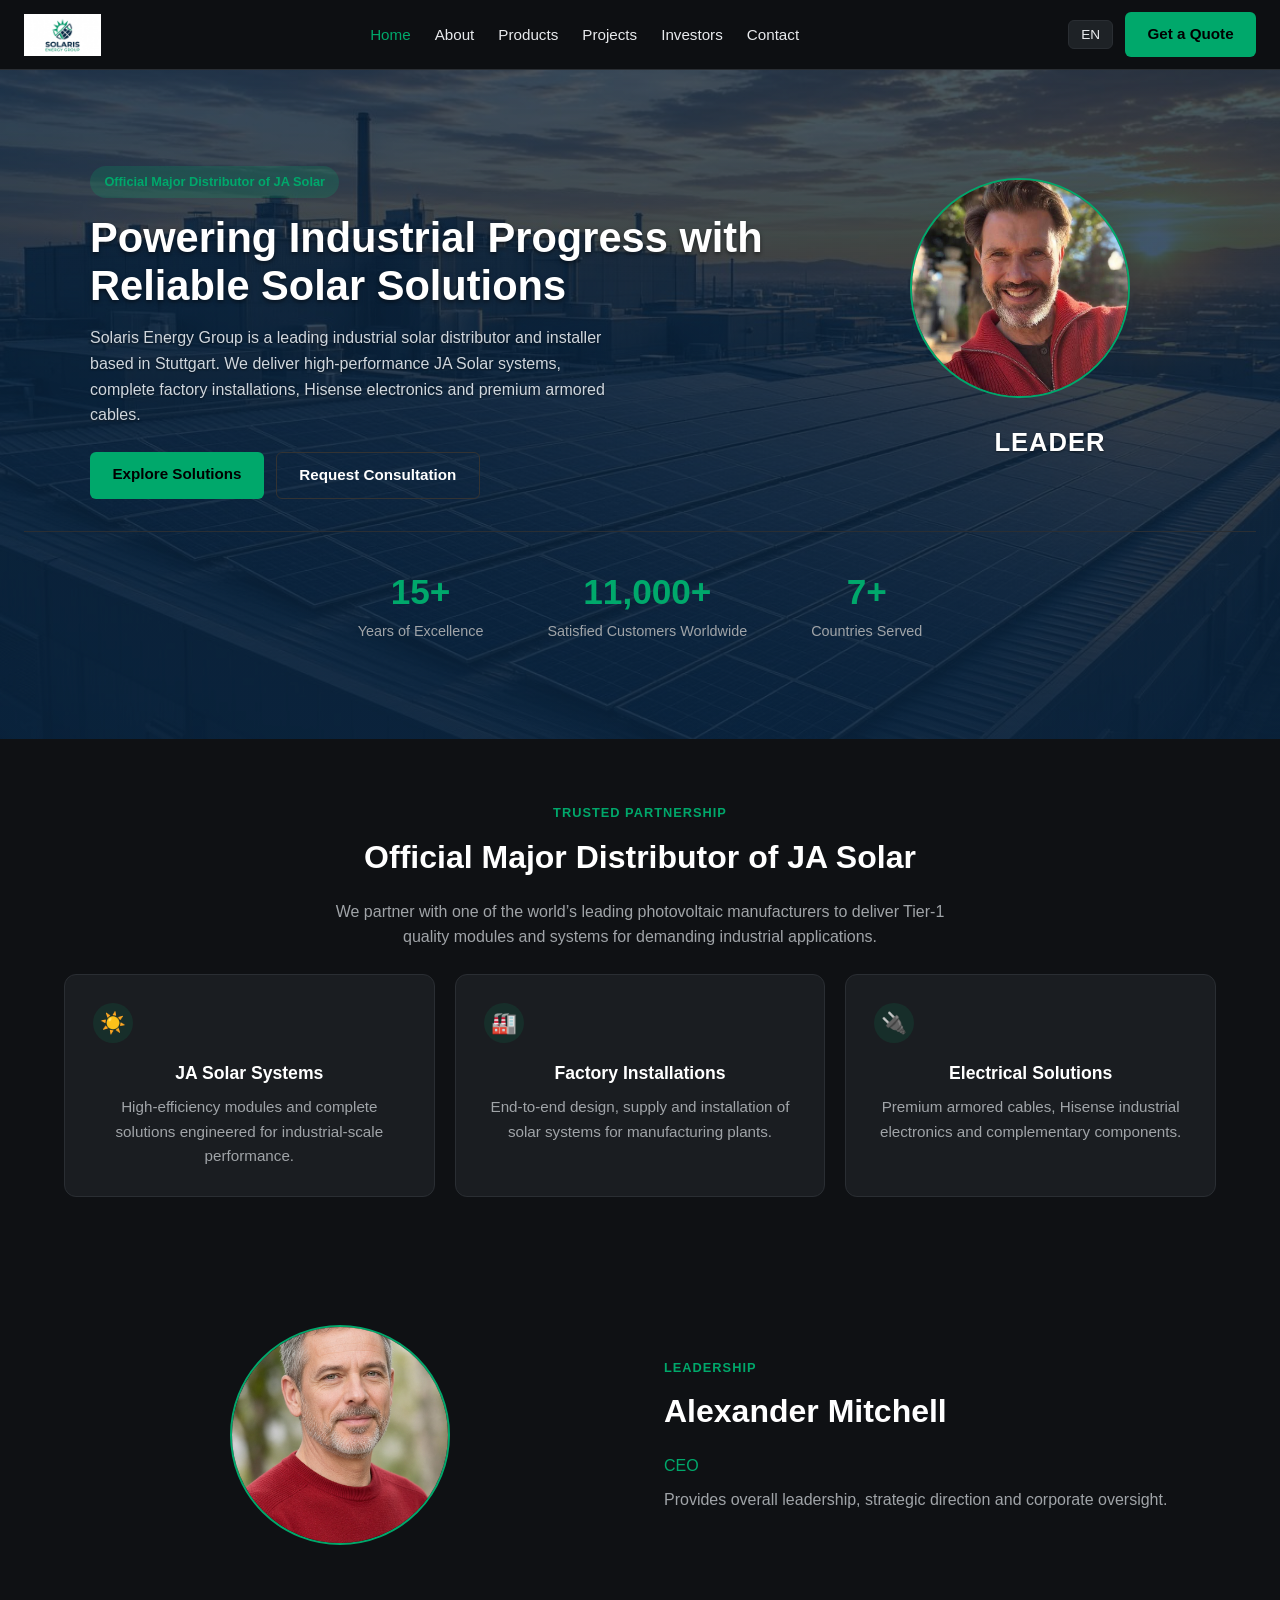
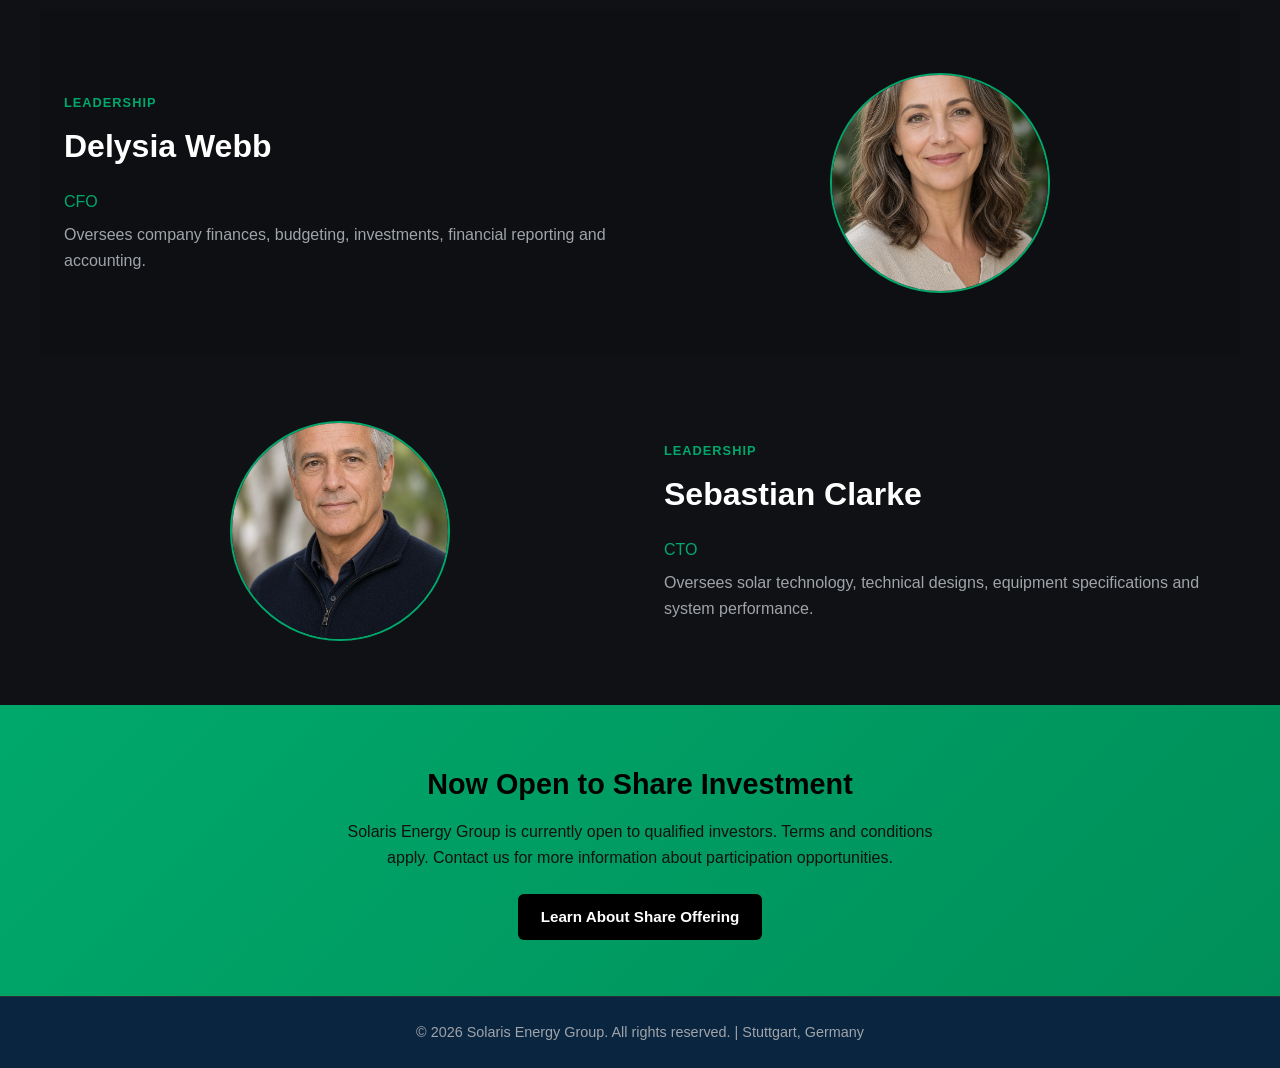
==== index.html @ 9c28e958 "Make featured leader photo permanent" ====
<!DOCTYPE html>
<html lang="en">
<head>
  <meta charset="UTF-8">
  <meta name="viewport" content="width=device-width, initial-scale=1.0">
  <title>Solaris Energy Group | Industrial Solar Solutions – Stuttgart</title>
  <link rel="stylesheet" href="css/style.css">
</head>
<body>
  <header>
    <nav>
      <a href="index.html" class="logo">
        <img src="1794342197899.jpg" alt="Solaris Energy Group" style="height:42px; width:auto;">
      </a>
      <button class="burger" aria-label="Menu" id="burgerBtn">☰</button>
      <ul id="navMenu">
        <li><a href="index.html" class="active">Home</a></li>
        <li><a href="about.html">About</a></li>
        <li><a href="products.html">Products</a></li>
        <li><a href="projects.html">Projects</a></li>
        <li><a href="investors.html">Investors</a></li>
        <li><a href="contact.html">Contact</a></li>
      </ul>
      <div class="nav-actions">
        <button class="lang-btn">EN</button>
        <a href="contact.html" class="btn">Get a Quote</a>
      </div>
    </nav>
  </header>

  <section class="hero">
    <div class="hero-inner">
      <div>
        <span class="badge">Official Major Distributor of JA Solar</span>
        <h1>Powering Industrial Progress with Reliable Solar Solutions</h1>
        <p>Solaris Energy Group is a leading industrial solar distributor and installer based in Stuttgart. We deliver high-performance JA Solar systems, complete factory installations, Hisense electronics and premium armored cables.</p>
        <div class="hero-btns">
          <a href="products.html" class="btn">Explore Solutions</a>
          <a href="contact.html" class="btn btn-outline">Request Consultation</a>
        </div>
      </div>
      <div>
        <img src="featured-leader.jpg" alt="Featured Leader" style="width:220px; height:220px; object-fit:cover; border-radius:50%; border:2px solid var(--emerald);">
        <p style="text-align:center; margin-top:1rem; color:var(--white); font-size:1.6rem; font-weight:700; letter-spacing:1px;"><strong>LEADER</strong></p>
      </div>
    </div>
    <div class="stats">
      <div><div class="stat-number">15+</div><div class="stat-label">Years of Excellence</div></div>
      <div><div class="stat-number">11,000+</div><div class="stat-label">Satisfied Customers Worldwide</div></div>
      <div><div class="stat-number">7+</div><div class="stat-label">Countries Served</div></div>
    </div>
  </section>

  <section class="section" style="text-align:center;">
    <div class="section-label">Trusted Partnership</div>
    <h2>Official Major Distributor of JA Solar</h2>
    <p style="color:var(--text-muted); max-width:650px; margin:0 auto 1.5rem;">We partner with one of the world’s leading photovoltaic manufacturers to deliver Tier-1 quality modules and systems for demanding industrial applications.</p>
    <div class="cards">
      <div class="card"><div class="icon">☀️</div><h3>JA Solar Systems</h3><p>High-efficiency modules and complete solutions engineered for industrial-scale performance.</p></div>
      <div class="card"><div class="icon">🏭</div><h3>Factory Installations</h3><p>End-to-end design, supply and installation of solar systems for manufacturing plants.</p></div>
      <div class="card"><div class="icon">🔌</div><h3>Electrical Solutions</h3><p>Premium armored cables, Hisense industrial electronics and complementary components.</p></div>
    </div>
  </section>

  <!-- Leadership Section 1 -->
  <section class="section" style="display:grid; grid-template-columns:1fr 1fr; gap:3rem; align-items:center;">
    <img src="leader-mature1.jpg" alt="Leadership" style="width:220px; height:220px; object-fit:cover; border-radius:50%; border:2px solid var(--emerald); margin:0 auto;">
    <div>
      <div class="section-label">LEADERSHIP</div>
      <h2>Alexander Mitchell</h2>
      <p style="color:var(--emerald); margin-bottom:0.5rem;">CEO</p>
      <p style="color:var(--text-muted);">Provides overall leadership, strategic direction and corporate oversight.</p>
    </div>
  </section>

  <!-- Leadership Section 2 -->
  <section class="section" style="display:grid; grid-template-columns:1fr 1fr; gap:3rem; align-items:center; background:#0d0f12;">
    <div>
      <div class="section-label">LEADERSHIP</div>
      <h2>Delysia Webb</h2>
      <p style="color:var(--emerald); margin-bottom:0.5rem;">CFO</p>
      <p style="color:var(--text-muted);">Oversees company finances, budgeting, investments, financial reporting and accounting.</p>
    </div>
    <img src="leader-mature2.jpg" alt="Leadership" style="width:220px; height:220px; object-fit:cover; border-radius:50%; border:2px solid var(--emerald); margin:0 auto;">
  </section>

  <!-- Leadership Section 3 -->
  <section class="section" style="display:grid; grid-template-columns:1fr 1fr; gap:3rem; align-items:center;">
    <img src="leader-mature3.jpg" alt="Leadership" style="width:220px; height:220px; object-fit:cover; border-radius:50%; border:2px solid var(--emerald); margin:0 auto;">
    <div>
      <div class="section-label">LEADERSHIP</div>
      <h2>Sebastian Clarke</h2>
      <p style="color:var(--emerald); margin-bottom:0.5rem;">CTO</p>
      <p style="color:var(--text-muted);">Oversees solar technology, technical designs, equipment specifications and system performance.</p>
    </div>
  </section>

  <section class="invest-banner">
    <h2>Now Open to Share Investment</h2>
    <p>Solaris Energy Group is currently open to qualified investors. Terms and conditions apply. Contact us for more information about participation opportunities.</p>
    <a href="investors.html" class="btn" style="background:#000; color:#fff;">Learn About Share Offering</a>
  </section>

  <footer>
    <p>&copy; 2026 Solaris Energy Group. All rights reserved. | Stuttgart, Germany</p>
  </footer>

  <script>
    const burgerBtn = document.getElementById('burgerBtn');
    const navMenu = document.getElementById('navMenu');

    burgerBtn.addEventListener('click', () => {
      navMenu.classList.toggle('open');
      burgerBtn.textContent = navMenu.classList.contains('open') ? '✕' : '☰';
    });

    document.querySelectorAll('#navMenu a').forEach(a => {
      a.addEventListener('click', () => {
        navMenu.classList.remove('open');
        burgerBtn.textContent = '☰';
      });
    });
  </script>
</body>
</html>
---- css/style.css ----
/* Solaris Energy Group – Dark Professional Theme with Brand Colors */
:root {
  --bg: #0f1114;
  --bg-card: #1a1d21;
  --navy: #0A2540;
  --navy-dark: #061a2e;
  --emerald: #00A86B;
  --emerald-bright: #00c853;
  --white: #ffffff;
  --text: #e8eaed;
  --text-muted: #a0a4a8;
  --border: #2a2e33;
}

* { margin: 0; padding: 0; box-sizing: border-box; }

body {
  font-family: -apple-system, BlinkMacSystemFont, "Segoe UI", Roboto, Helvetica, Arial, sans-serif;
  background: var(--bg);
  color: var(--text);
  line-height: 1.6;
}

header {
  background: #0d0f12;
  border-bottom: 1px solid var(--border);
  position: sticky;
  top: 0;
  z-index: 100;
  padding: 0.75rem 0;
}

nav {
  max-width: 1280px;
  margin: 0 auto;
  display: flex;
  align-items: center;
  justify-content: space-between;
  padding: 0 1.5rem;
  gap: 1rem;
  position: relative;
}

.logo {
  display: flex;
  align-items: center;
  gap: 0.6rem;
  font-weight: 700;
  font-size: 0.95rem;
  letter-spacing: 0.3px;
  text-decoration: none;
  color: var(--white);
}

.logo-badge {
  background: var(--emerald);
  color: #000;
  width: 36px;
  height: 36px;
  border-radius: 8px;
  display: flex;
  align-items: center;
  justify-content: center;
  font-weight: 800;
  font-size: 1.2rem;
  flex-shrink: 0;
}

.logo-text { line-height: 1.2; }
.logo-text span { color: var(--emerald); font-size: 0.75rem; display: block; }

.burger {
  display: none;
  background: none;
  border: none;
  color: var(--emerald);
  font-size: 1.8rem;
  cursor: pointer;
  padding: 0.25rem;
}

nav ul {
  display: flex;
  list-style: none;
  gap: 1.5rem;
  align-items: center;
}

nav a {
  color: var(--text);
  text-decoration: none;
  font-size: 0.95rem;
  font-weight: 500;
}

nav a:hover, nav a.active { color: var(--emerald); }

.nav-actions { display: flex; align-items: center; gap: 0.75rem; }

.lang-btn {
  background: #1e2226;
  color: var(--text);
  border: 1px solid var(--border);
  padding: 0.4rem 0.75rem;
  border-radius: 6px;
  font-size: 0.85rem;
  cursor: pointer;
}

.btn {
  display: inline-block;
  background: var(--emerald);
  color: #000;
  padding: 0.65rem 1.4rem;
  border-radius: 6px;
  text-decoration: none;
  font-weight: 600;
  font-size: 0.95rem;
  border: none;
  cursor: pointer;
}

.btn:hover { background: var(--emerald-bright); }

.btn-outline {
  background: transparent;
  color: var(--white);
  border: 1px solid #333;
}

.hero {
  background: linear-gradient(rgba(10, 37, 64, 0.75), rgba(10, 37, 64, 0.85)), url('../1000163842.jpg') center/cover no-repeat;
  padding: 6rem 1.5rem 4rem;
  text-align: center;
  position: relative;
}

.hero-inner {
  max-width: 1100px;
  margin: 0 auto;
  display: grid;
  grid-template-columns: 1fr 280px;
  gap: 2rem;
  align-items: center;
  text-align: left;
  position: relative;
  z-index: 1;
}

.badge {
  display: inline-block;
  background: rgba(0, 168, 107, 0.2);
  color: var(--emerald);
  padding: 0.35rem 0.9rem;
  border-radius: 20px;
  font-size: 0.8rem;
  font-weight: 600;
  margin-bottom: 1rem;
}

.hero h1 {
  font-size: 2.6rem;
  line-height: 1.15;
  margin-bottom: 1rem;
  color: var(--white);
  text-shadow: 0 2px 4px rgba(0,0,0,0.5);
}

.hero p { color: #d0d7de; margin-bottom: 1.5rem; max-width: 520px; text-shadow: 0 1px 2px rgba(0,0,0,0.5); }

.hero-btns { display: flex; gap: 0.75rem; flex-wrap: wrap; }

.photo-placeholder {
  width: 220px;
  height: 220px;
  border: 2px solid var(--emerald);
  border-radius: 50%;
  display: flex;
  align-items: center;
  justify-content: center;
  color: var(--text-muted);
  margin: 0 auto;
  background: rgba(0,0,0,0.3);
}

.team-photo {
  width: 100%;
  max-width: 800px;
  border-radius: 12px;
  margin: 2rem auto;
  display: block;
  box-shadow: 0 8px 24px rgba(0,0,0,0.4);
}

.stats {
  display: flex;
  justify-content: center;
  gap: 4rem;
  padding: 2rem 1rem;
  border-top: 1px solid var(--border);
  margin-top: 2rem;
}

.stat-number { font-size: 2.2rem; font-weight: 700; color: var(--emerald); }
.stat-label { font-size: 0.9rem; color: var(--text-muted); }

.section {
  max-width: 1200px;
  margin: 0 auto;
  padding: 4rem 1.5rem;
}

.section-label {
  color: var(--emerald);
  font-size: 0.8rem;
  font-weight: 600;
  letter-spacing: 1px;
  text-transform: uppercase;
  margin-bottom: 0.5rem;
}

.section h2, .section-title {
  font-size: 2rem;
  margin-bottom: 1rem;
  color: var(--white);
}

.cards {
  display: grid;
  grid-template-columns: repeat(auto-fit, minmax(280px, 1fr));
  gap: 1.25rem;
  margin-top: 1.5rem;
}

.card {
  background: var(--bg-card);
  border: 1px solid var(--border);
  border-radius: 12px;
  padding: 1.75rem;
}

.card h3 { color: var(--white); margin-bottom: 0.5rem; font-size: 1.1rem; }
.card p { color: var(--text-muted); font-size: 0.95rem; }

.card a {
  color: var(--emerald);
  text-decoration: none;
  font-weight: 500;
}

.card a:hover { text-decoration: underline; }

.icon {
  width: 40px;
  height: 40px;
  background: rgba(0, 168, 107, 0.12);
  border-radius: 50%;
  display: flex;
  align-items: center;
  justify-content: center;
  margin-bottom: 1rem;
  font-size: 1.3rem;
}

.pills { display: flex; gap: 0.6rem; flex-wrap: wrap; margin: 1.5rem 0; }
.pill {
  background: #1e3a5f;
  color: var(--text);
  padding: 0.4rem 1rem;
  border-radius: 20px;
  font-size: 0.85rem;
}

.invest-banner {
  background: linear-gradient(135deg, var(--emerald) 0%, #008f5a 100%);
  color: #000;
  text-align: center;
  padding: 3.5rem 1.5rem;
}

.invest-banner h2 { color: #000; font-size: 1.8rem; margin-bottom: 0.75rem; }
.invest-banner p { color: #111; max-width: 600px; margin: 0 auto 1.5rem; }

.join-section {
  text-align: center;
  padding: 3rem 1.5rem;
  max-width: 800px;
  margin: 2rem auto;
}

.join-section h2 { color: var(--white); margin-bottom: 1rem; }

footer {
  background: var(--navy);
  color: var(--text-muted);
  text-align: center;
  padding: 1.5rem;
  font-size: 0.9rem;
  border-top: 1px solid var(--border);
}

footer a { color: var(--emerald); text-decoration: none; }

@media (max-width: 900px) {
  .hero-inner { grid-template-columns: 1fr; text-align: center; }
  .hero p { margin-left: auto; margin-right: auto; }
  .hero-btns { justify-content: center; }
  .burger { display: block; }
  nav ul {
    display: none;
    position: absolute;
    top: 100%;
    left: 0;
    right: 0;
    background: #0d0f12;
    flex-direction: column;
    padding: 1rem 1.5rem 1.5rem;
    gap: 0.75rem;
    border-bottom: 1px solid var(--border);
    box-shadow: 0 4px 12px rgba(0,0,0,0.3);
  }
  nav ul.open { display: flex; }
  .stats { flex-direction: column; gap: 1.5rem; }
  .nav-actions { margin-left: auto; }
}

@media (max-width: 600px) {
  .hero h1 { font-size: 1.9rem; }
  nav { padding: 0 1rem; }
  .logo-text { font-size: 0.85rem; }
}
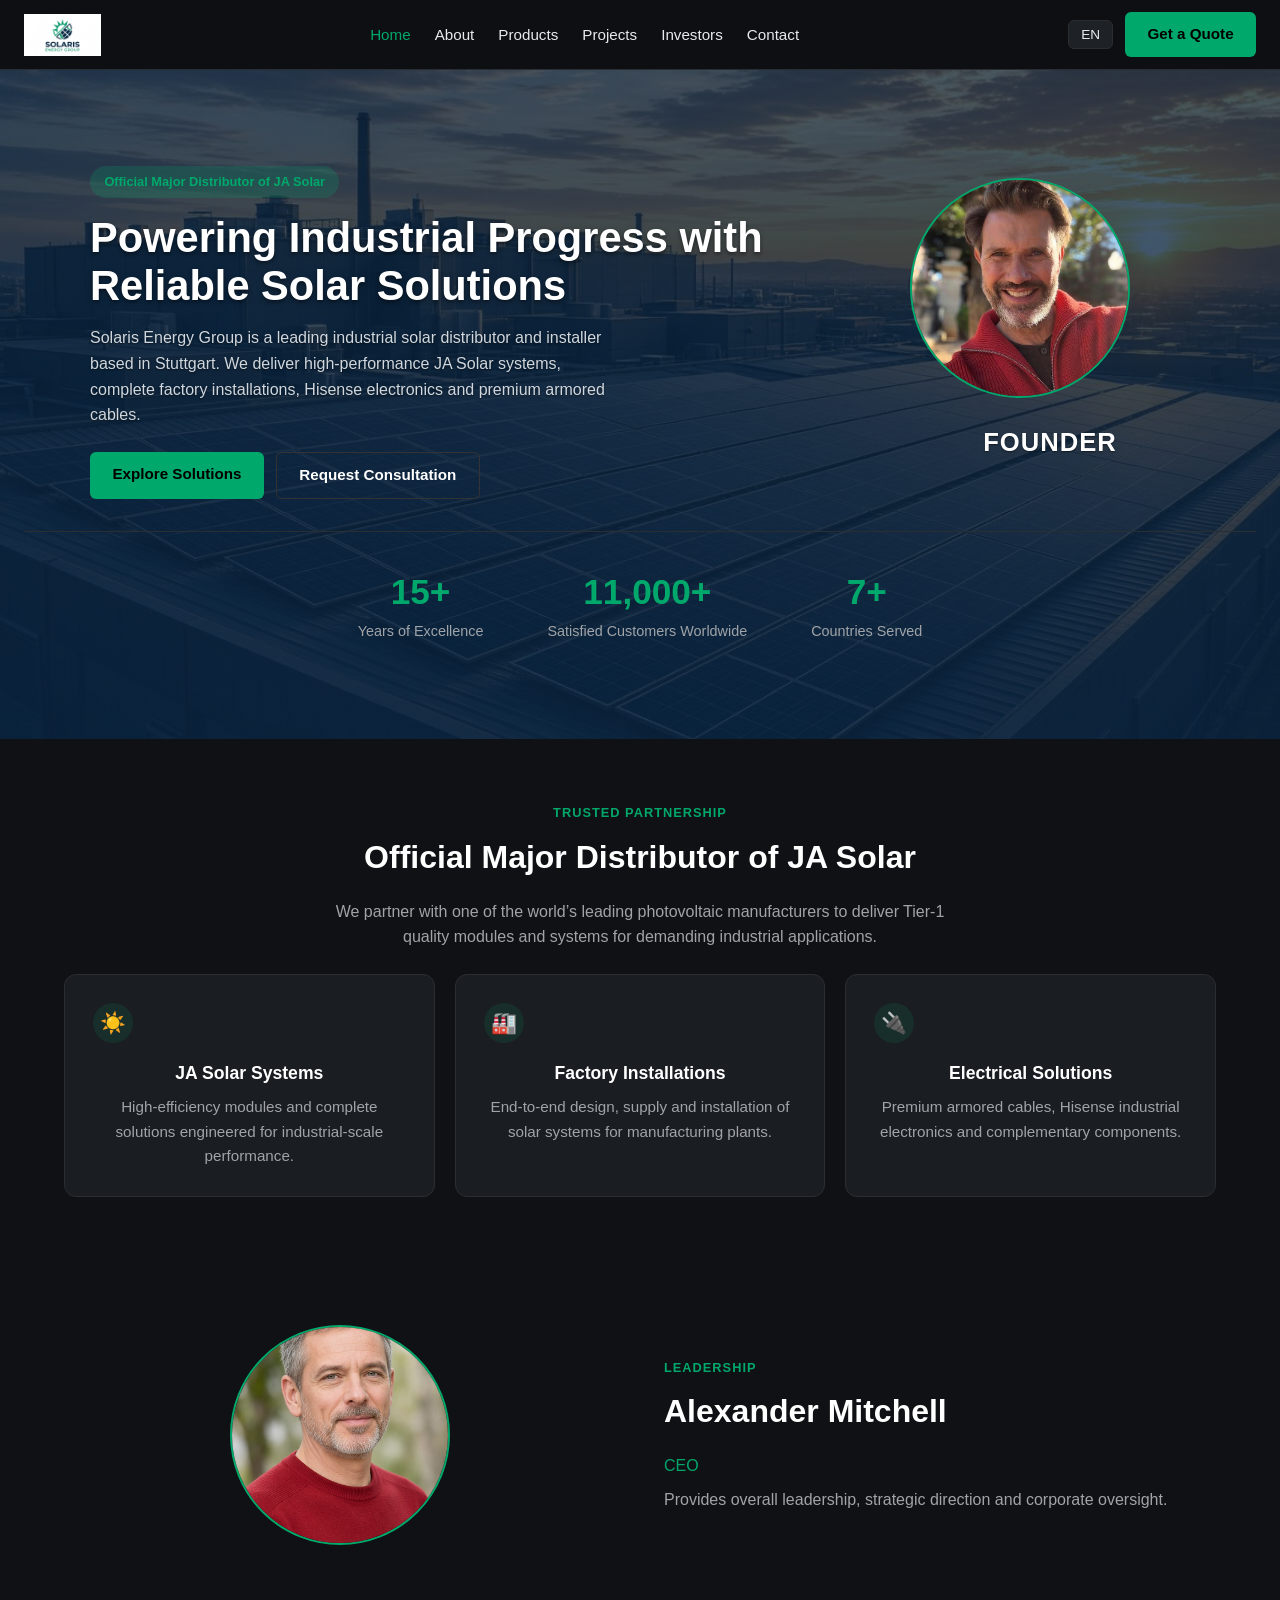
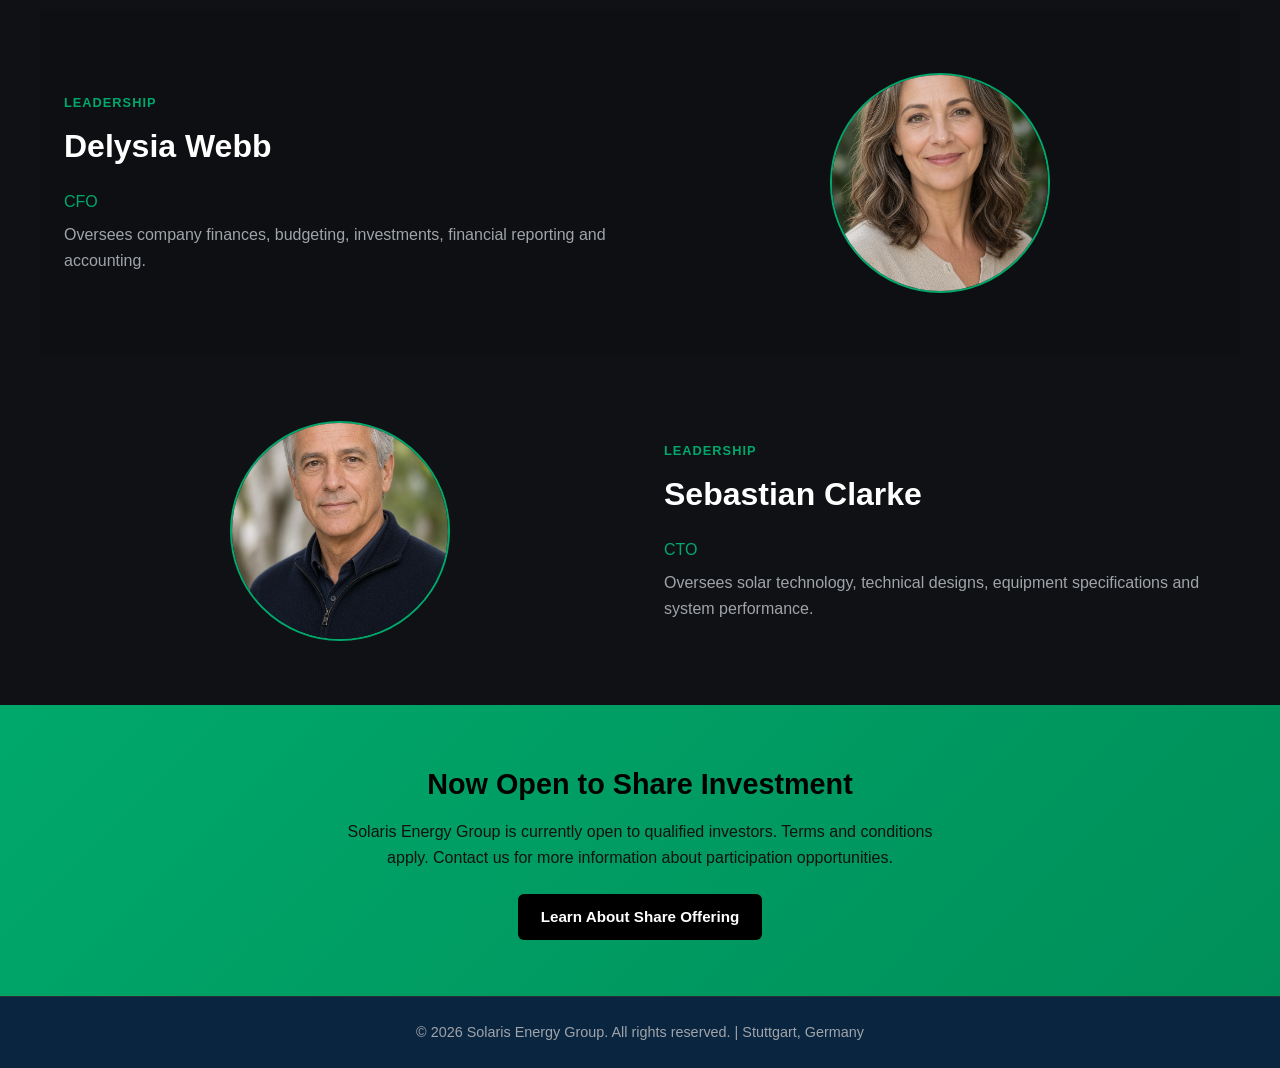
==== commit 60bdb3dd: "Change featured label to FOUNDER" ====
--- a/index.html
+++ b/index.html
@@ -40,8 +40,8 @@
         </div>
       </div>
       <div>
-        <img src="featured-leader.jpg" alt="Featured Leader" style="width:220px; height:220px; object-fit:cover; border-radius:50%; border:2px solid var(--emerald);">
-        <p style="text-align:center; margin-top:1rem; color:var(--white); font-size:1.6rem; font-weight:700; letter-spacing:1px;"><strong>LEADER</strong></p>
+        <img src="featured-leader.jpg" alt="Founder" style="width:220px; height:220px; object-fit:cover; border-radius:50%; border:2px solid var(--emerald);">
+        <p style="text-align:center; margin-top:1rem; color:var(--white); font-size:1.6rem; font-weight:700; letter-spacing:1px;"><strong>FOUNDER</strong></p>
       </div>
     </div>
     <div class="stats">
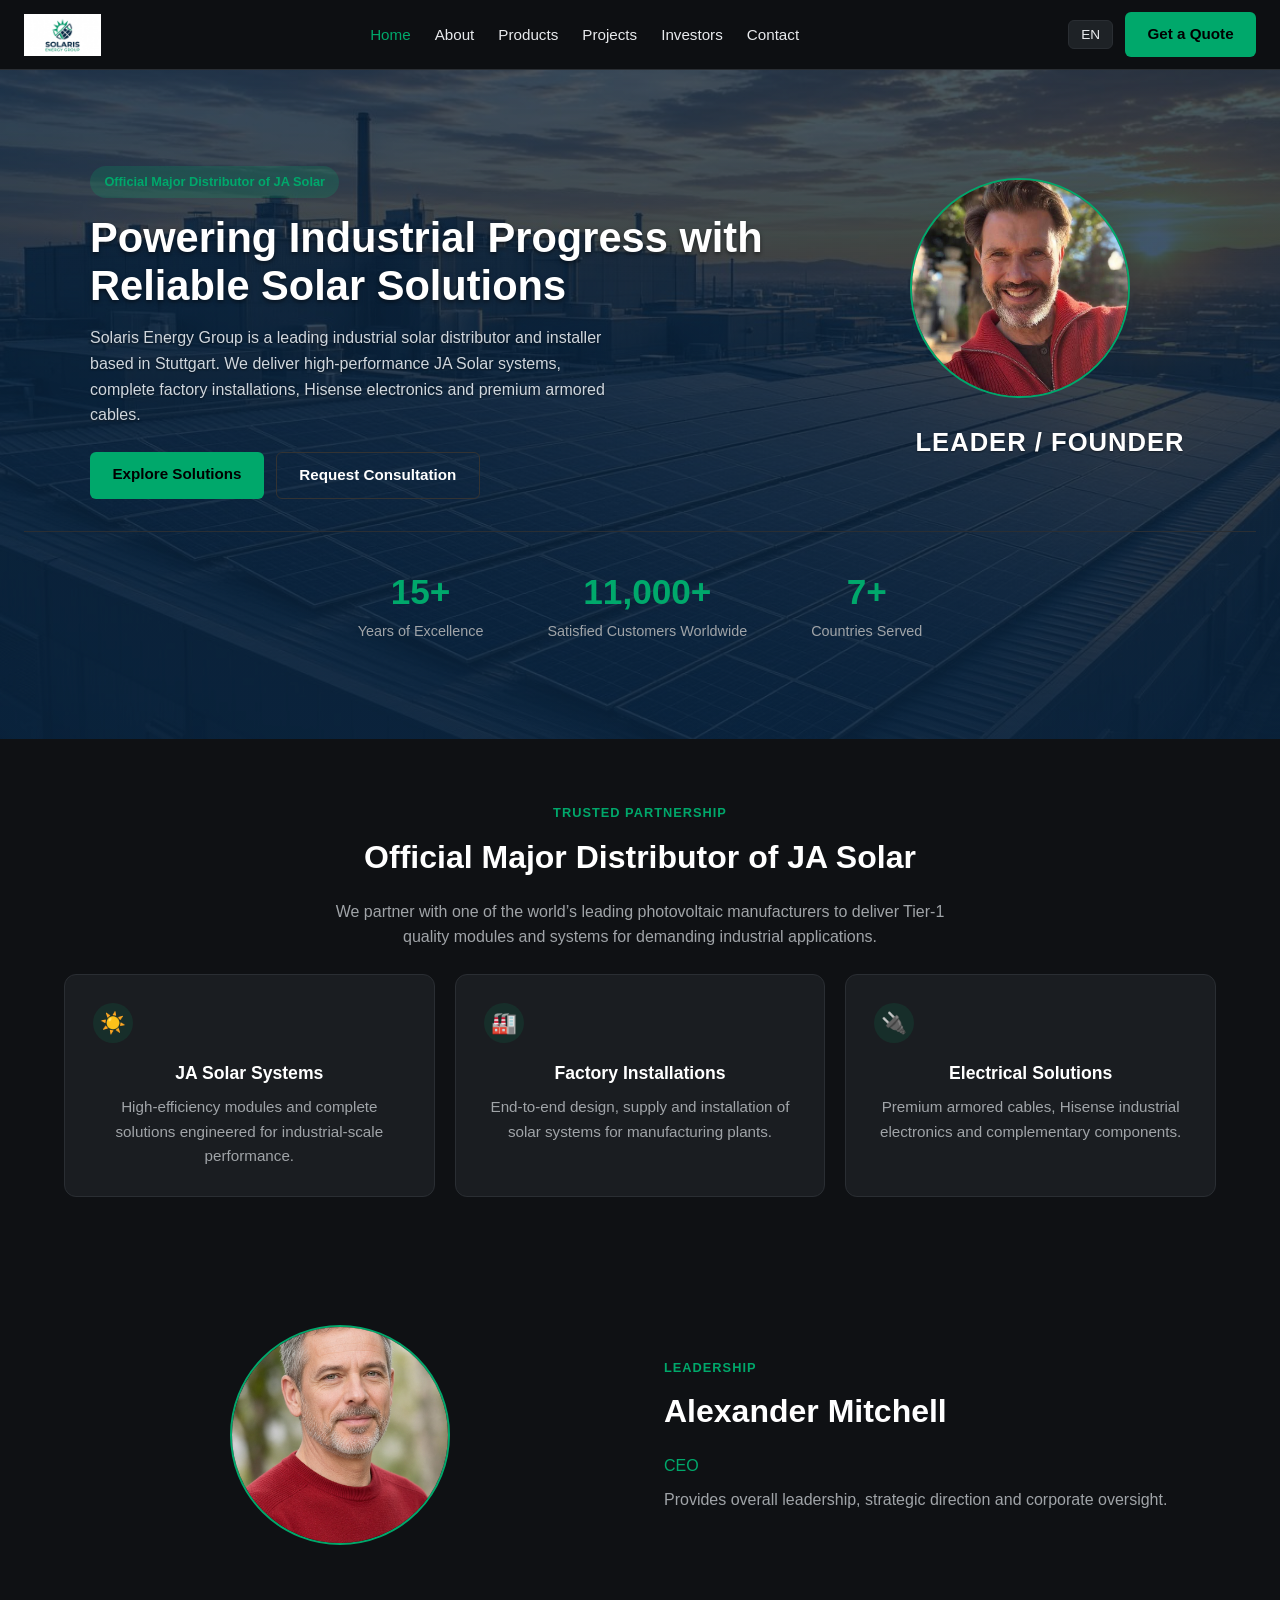
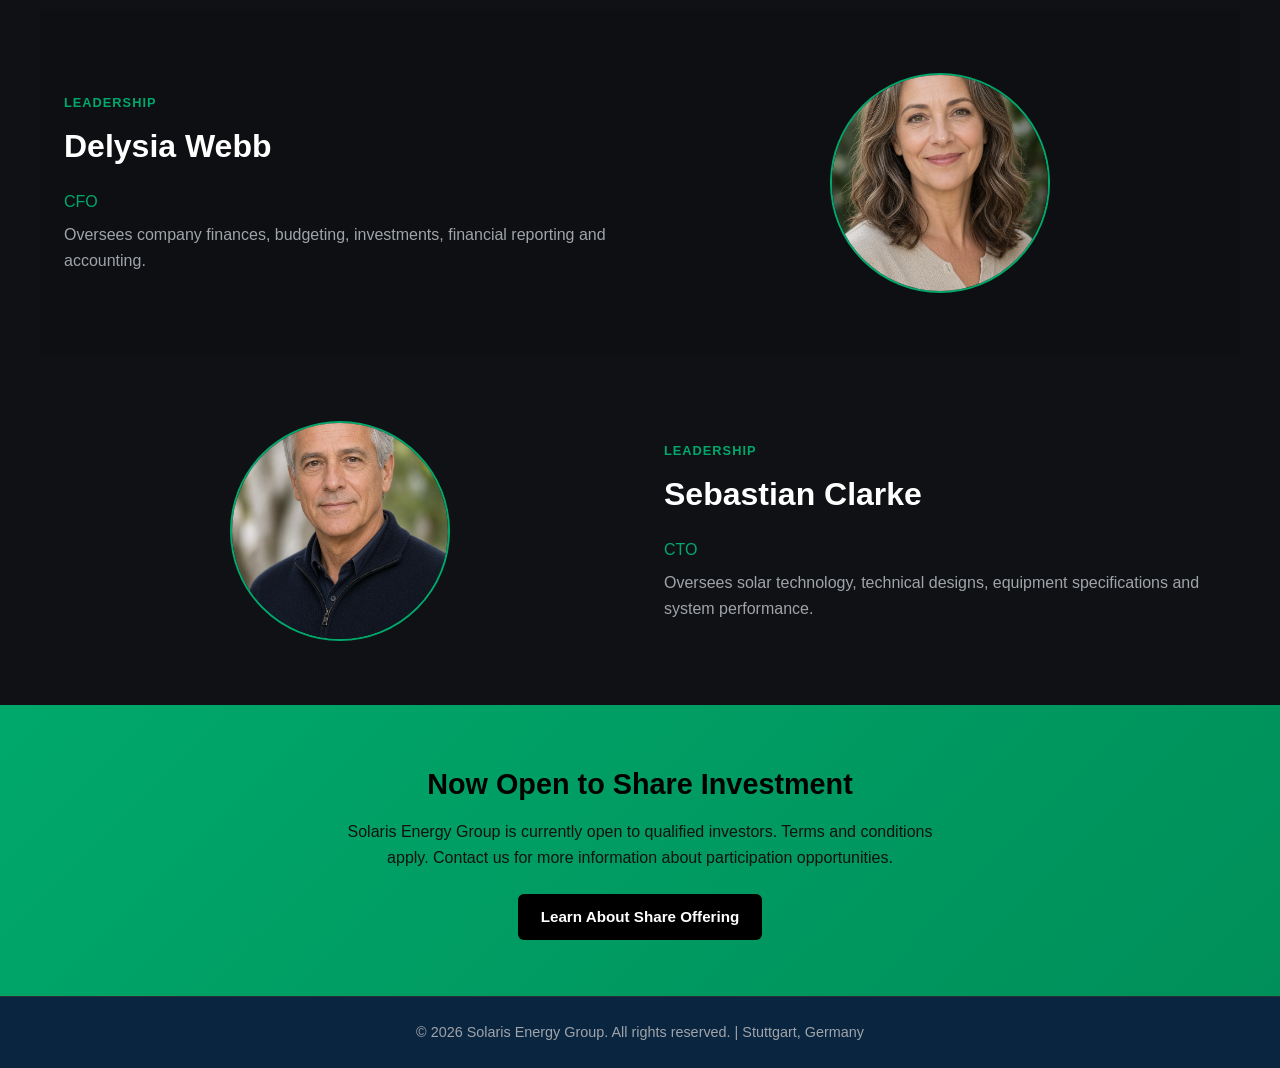
==== commit 5a7518d7: "Update featured label to LEADER / FOUNDER" ====
--- a/index.html
+++ b/index.html
@@ -40,8 +40,8 @@
         </div>
       </div>
       <div>
-        <img src="featured-leader.jpg" alt="Founder" style="width:220px; height:220px; object-fit:cover; border-radius:50%; border:2px solid var(--emerald);">
-        <p style="text-align:center; margin-top:1rem; color:var(--white); font-size:1.6rem; font-weight:700; letter-spacing:1px;"><strong>FOUNDER</strong></p>
+        <img src="featured-leader.jpg" alt="Featured Leader" style="width:220px; height:220px; object-fit:cover; border-radius:50%; border:2px solid var(--emerald);">
+        <p style="text-align:center; margin-top:1rem; color:var(--white); font-size:1.6rem; font-weight:700; letter-spacing:1px;"><strong>LEADER / FOUNDER</strong></p>
       </div>
     </div>
     <div class="stats">
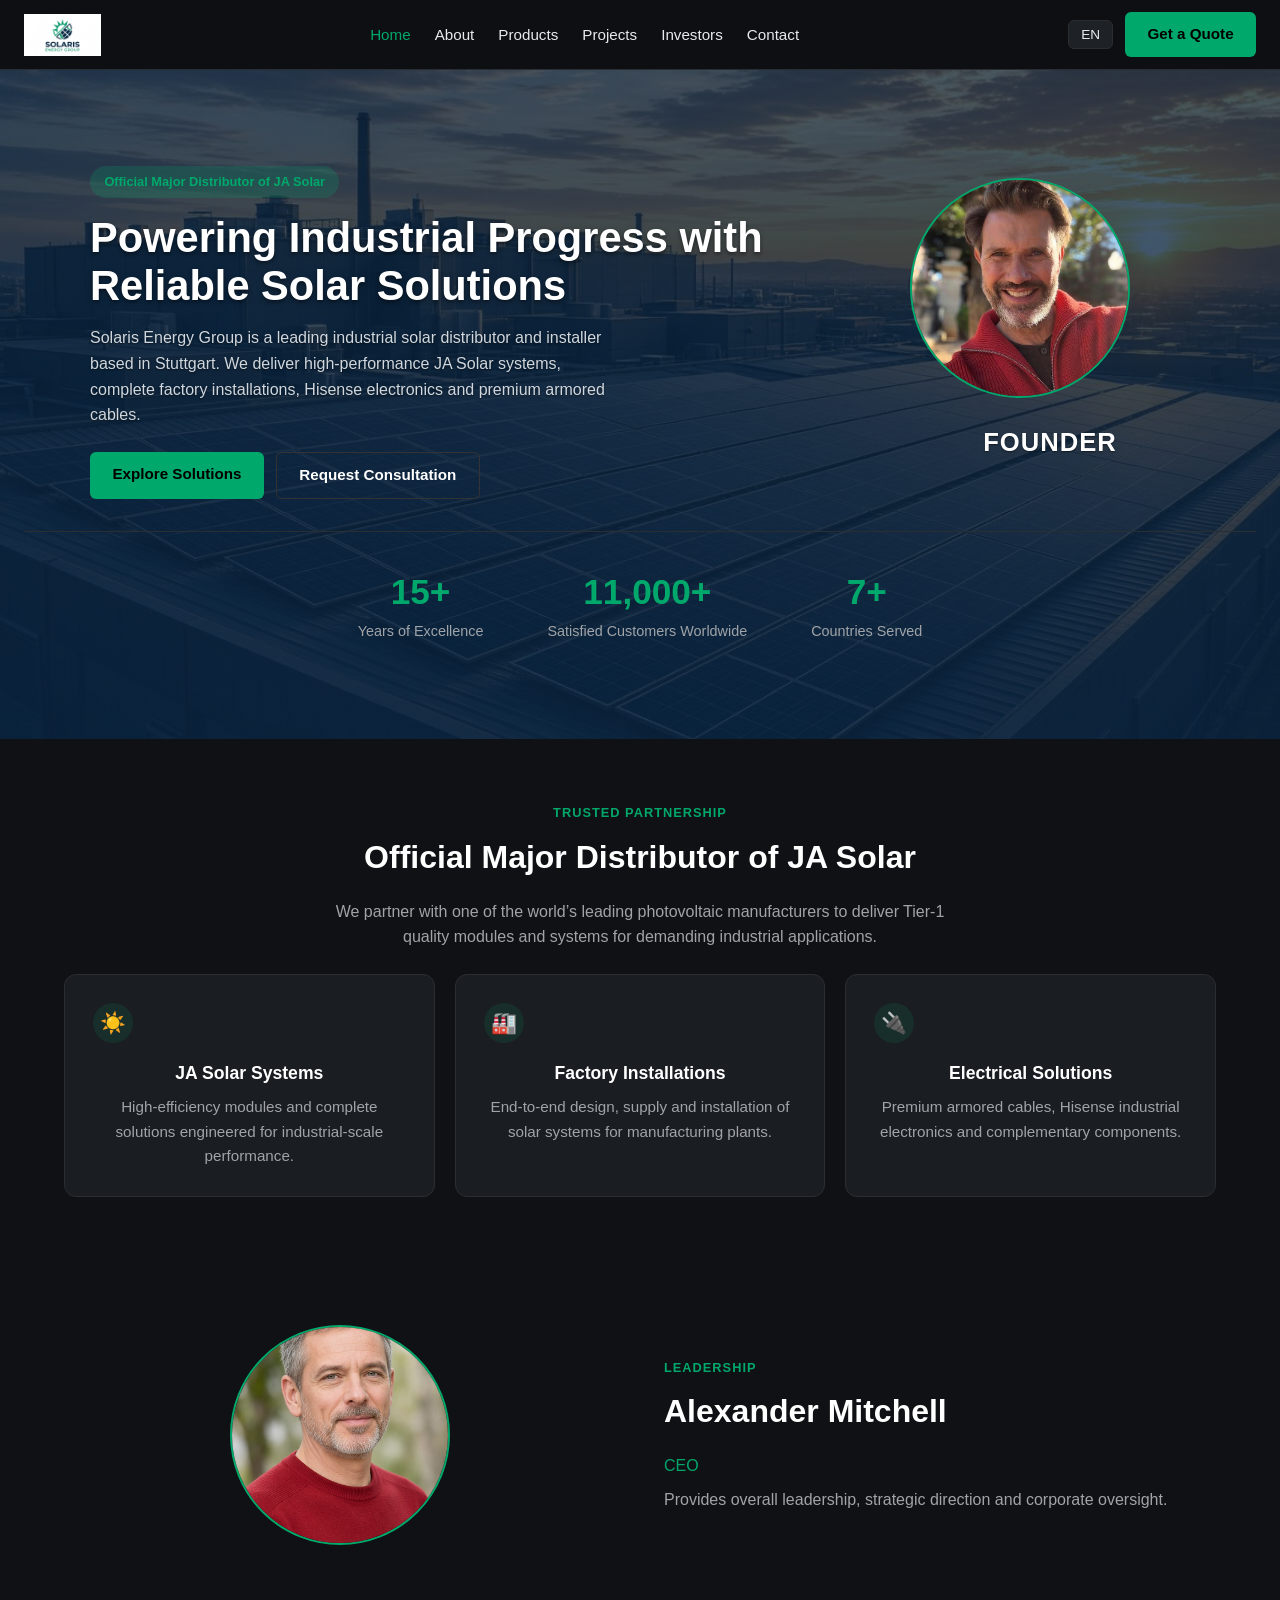
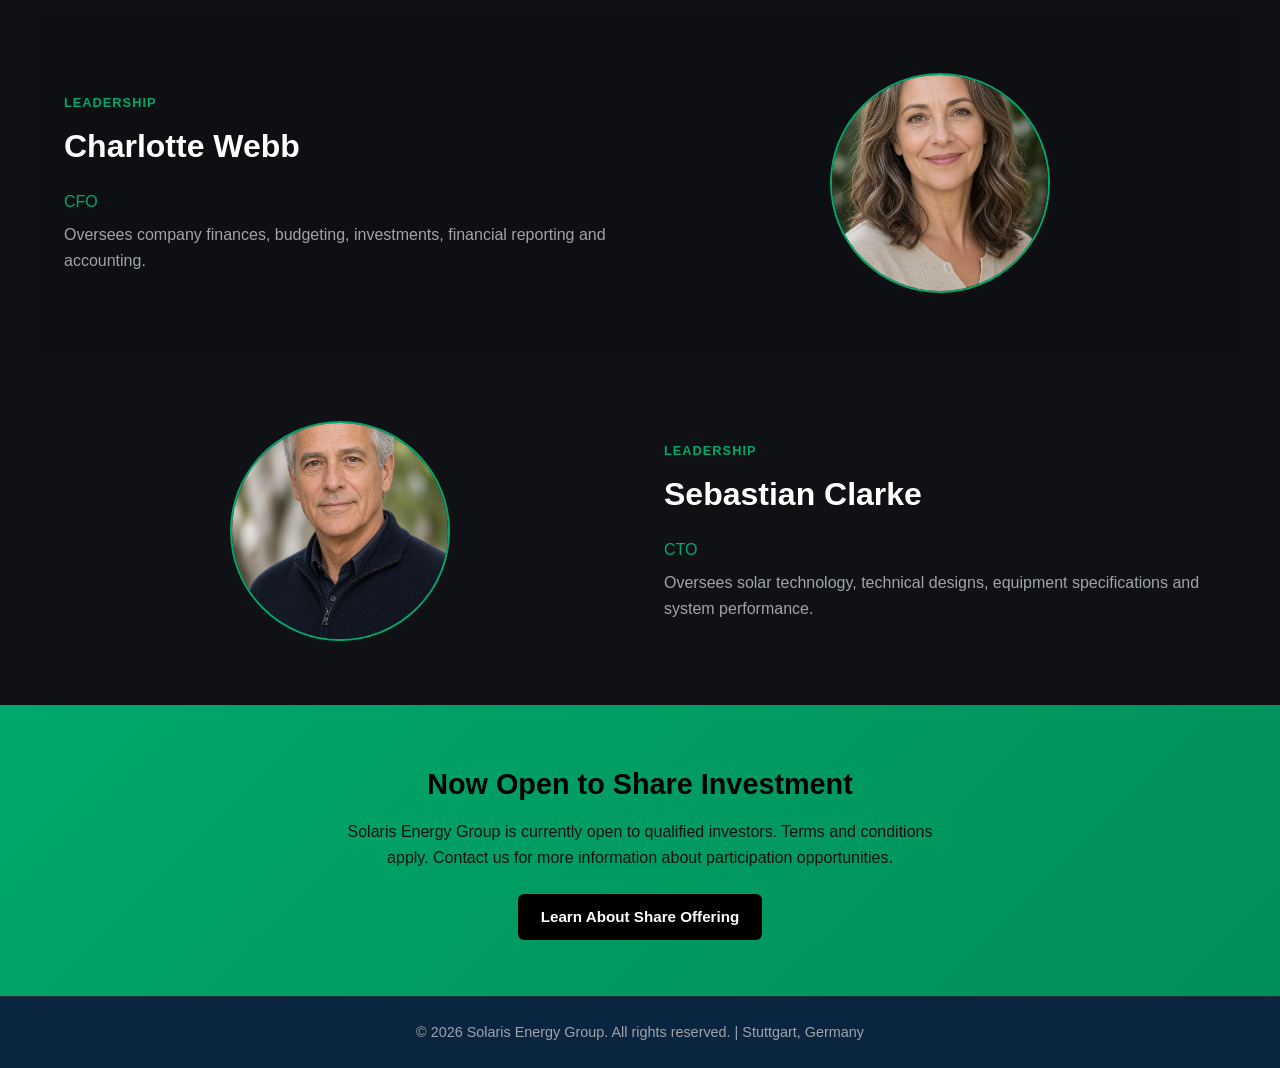
==== commit e6c6d8ac: "Change label to FOUNDER and swap Delysia/Charlotte roles" ====
--- a/index.html
+++ b/index.html
@@ -40,8 +40,8 @@
         </div>
       </div>
       <div>
-        <img src="featured-leader.jpg" alt="Featured Leader" style="width:220px; height:220px; object-fit:cover; border-radius:50%; border:2px solid var(--emerald);">
-        <p style="text-align:center; margin-top:1rem; color:var(--white); font-size:1.6rem; font-weight:700; letter-spacing:1px;"><strong>LEADER / FOUNDER</strong></p>
+        <img src="featured-leader.jpg" alt="Founder" style="width:220px; height:220px; object-fit:cover; border-radius:50%; border:2px solid var(--emerald);">
+        <p style="text-align:center; margin-top:1rem; color:var(--white); font-size:1.6rem; font-weight:700; letter-spacing:1px;"><strong>FOUNDER</strong></p>
       </div>
     </div>
     <div class="stats">
@@ -77,7 +77,7 @@
   <section class="section" style="display:grid; grid-template-columns:1fr 1fr; gap:3rem; align-items:center; background:#0d0f12;">
     <div>
       <div class="section-label">LEADERSHIP</div>
-      <h2>Delysia Webb</h2>
+      <h2>Charlotte Webb</h2>
       <p style="color:var(--emerald); margin-bottom:0.5rem;">CFO</p>
       <p style="color:var(--text-muted);">Oversees company finances, budgeting, investments, financial reporting and accounting.</p>
     </div>
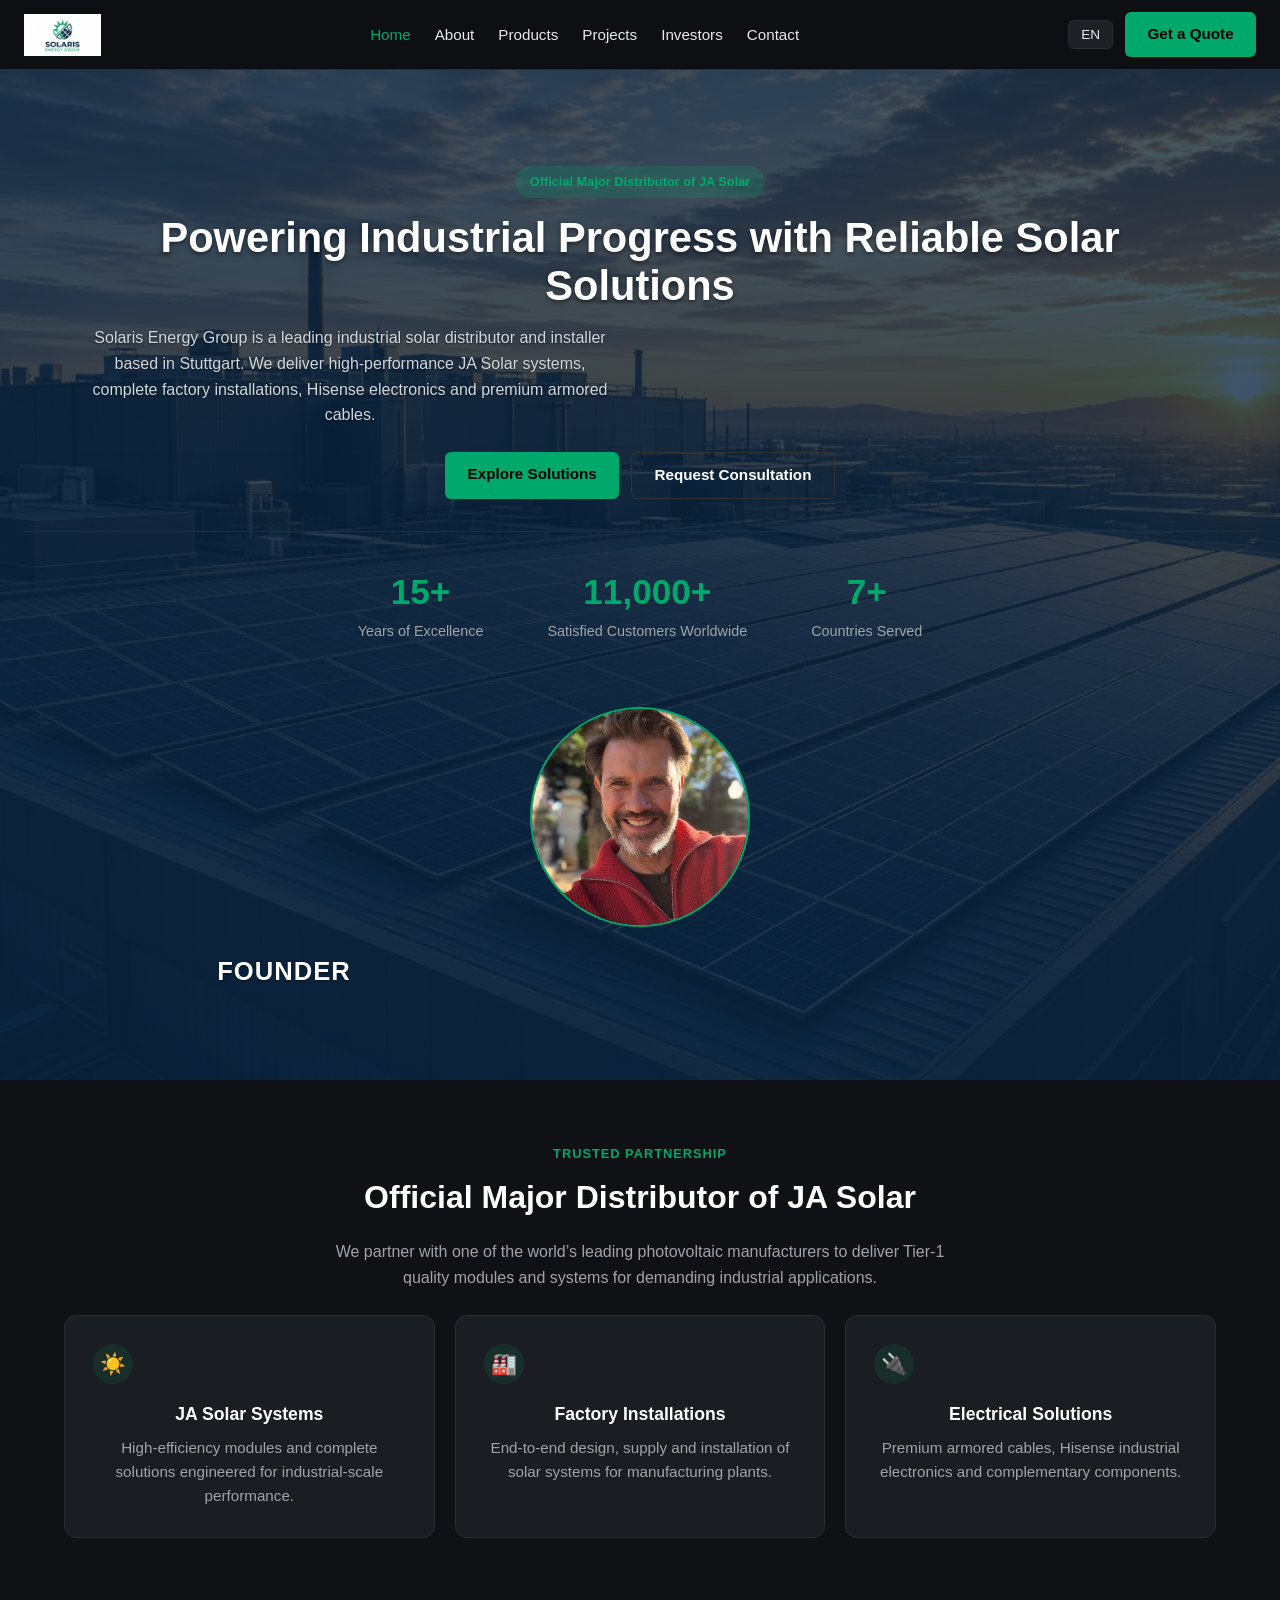
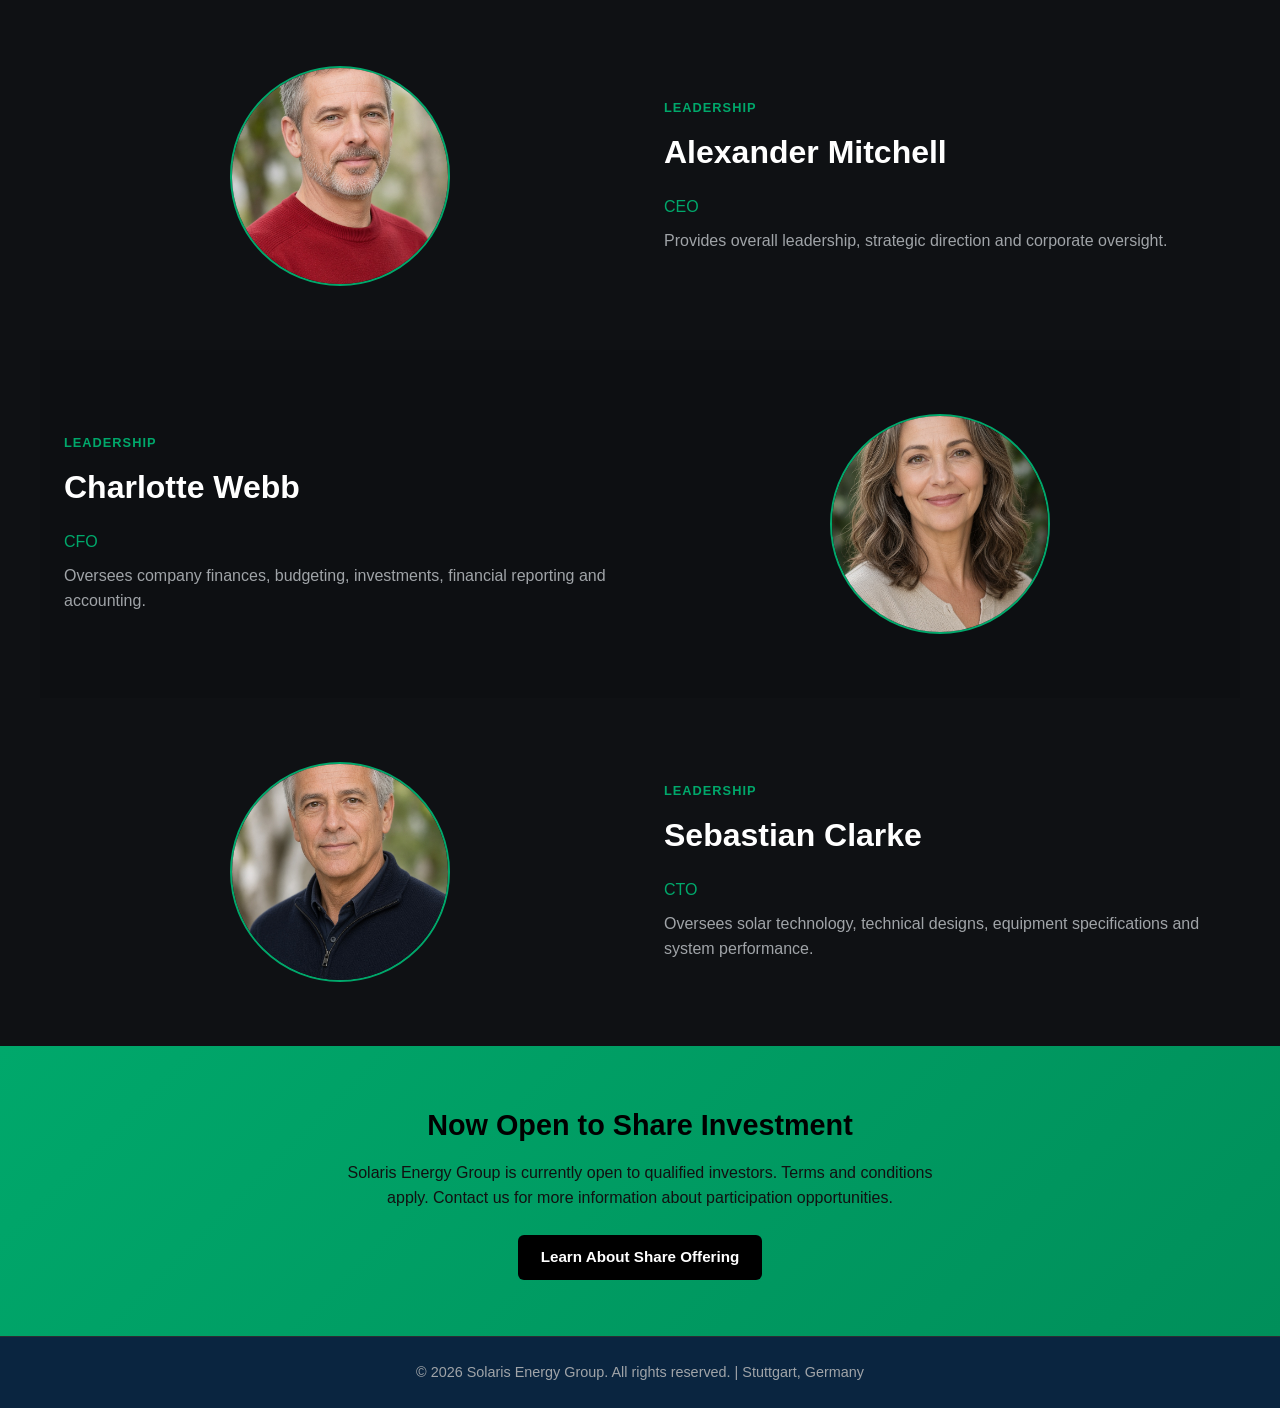
==== commit 7e67dfa3: "Move founder image to the bottom of the hero section" ====
--- a/index.html
+++ b/index.html
@@ -29,25 +29,25 @@
   </header>
 
   <section class="hero">
-    <div class="hero-inner">
-      <div>
+    <div class="hero-inner" style="grid-template-columns:1fr;">
+      <div style="text-align:center;">
         <span class="badge">Official Major Distributor of JA Solar</span>
         <h1>Powering Industrial Progress with Reliable Solar Solutions</h1>
         <p>Solaris Energy Group is a leading industrial solar distributor and installer based in Stuttgart. We deliver high-performance JA Solar systems, complete factory installations, Hisense electronics and premium armored cables.</p>
-        <div class="hero-btns">
+        <div class="hero-btns" style="justify-content:center;">
           <a href="products.html" class="btn">Explore Solutions</a>
           <a href="contact.html" class="btn btn-outline">Request Consultation</a>
         </div>
-      </div>
-      <div>
-        <img src="featured-leader.jpg" alt="Founder" style="width:220px; height:220px; object-fit:cover; border-radius:50%; border:2px solid var(--emerald);">
-        <p style="text-align:center; margin-top:1rem; color:var(--white); font-size:1.6rem; font-weight:700; letter-spacing:1px;"><strong>FOUNDER</strong></p>
       </div>
     </div>
     <div class="stats">
       <div><div class="stat-number">15+</div><div class="stat-label">Years of Excellence</div></div>
       <div><div class="stat-number">11,000+</div><div class="stat-label">Satisfied Customers Worldwide</div></div>
       <div><div class="stat-number">7+</div><div class="stat-label">Countries Served</div></div>
+    </div>
+    <div style="text-align:center; margin-top:2rem;">
+      <img src="featured-leader.jpg" alt="Founder" style="width:220px; height:220px; object-fit:cover; border-radius:50%; border:2px solid var(--emerald);">
+      <p style="text-align:center; margin-top:1rem; color:var(--white); font-size:1.6rem; font-weight:700; letter-spacing:1px;"><strong>FOUNDER</strong></p>
     </div>
   </section>
 
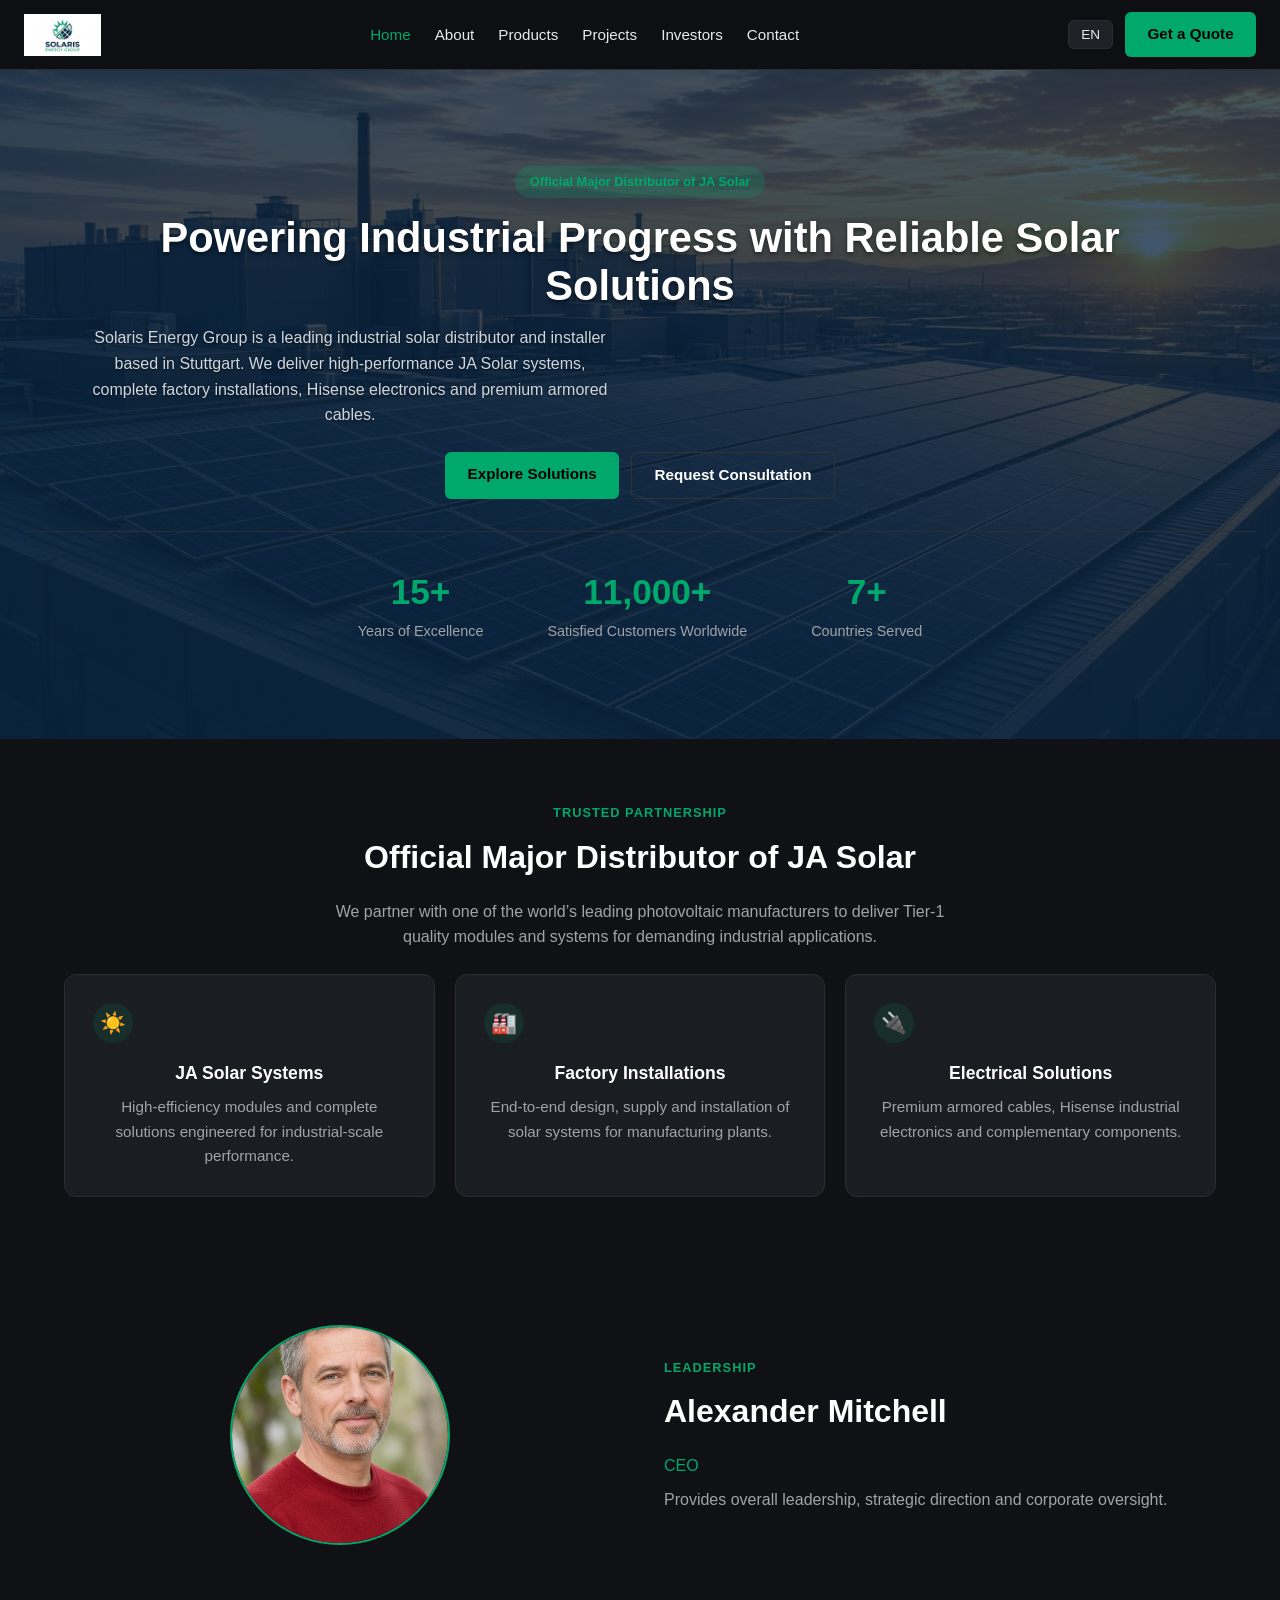
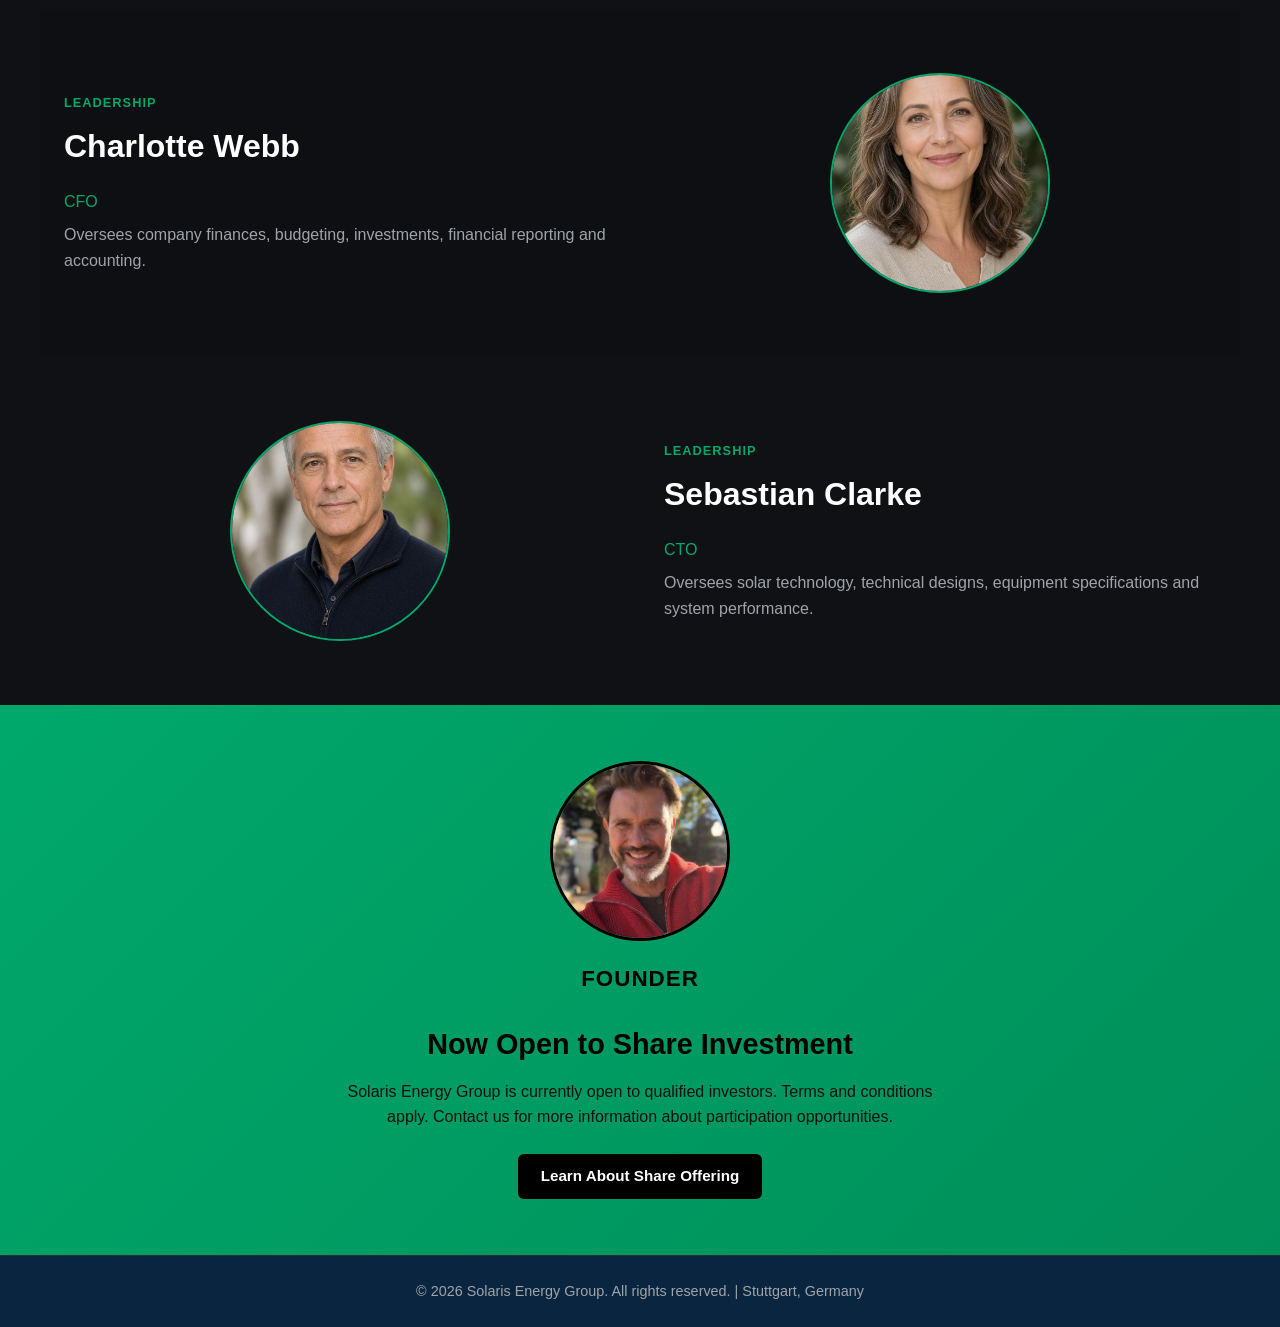
==== commit 997631a8: "Move founder image into the investment banner section" ====
--- a/index.html
+++ b/index.html
@@ -44,10 +44,6 @@
       <div><div class="stat-number">15+</div><div class="stat-label">Years of Excellence</div></div>
       <div><div class="stat-number">11,000+</div><div class="stat-label">Satisfied Customers Worldwide</div></div>
       <div><div class="stat-number">7+</div><div class="stat-label">Countries Served</div></div>
-    </div>
-    <div style="text-align:center; margin-top:2rem;">
-      <img src="featured-leader.jpg" alt="Founder" style="width:220px; height:220px; object-fit:cover; border-radius:50%; border:2px solid var(--emerald);">
-      <p style="text-align:center; margin-top:1rem; color:var(--white); font-size:1.6rem; font-weight:700; letter-spacing:1px;"><strong>FOUNDER</strong></p>
     </div>
   </section>
 
@@ -96,6 +92,10 @@
   </section>
 
   <section class="invest-banner">
+    <div style="text-align:center; margin-bottom:1.5rem;">
+      <img src="featured-leader.jpg" alt="Founder" style="width:180px; height:180px; object-fit:cover; border-radius:50%; border:3px solid #000;">
+      <p style="margin-top:0.75rem; font-size:1.4rem; font-weight:700; letter-spacing:1px; color:#000;"><strong>FOUNDER</strong></p>
+    </div>
     <h2>Now Open to Share Investment</h2>
     <p>Solaris Energy Group is currently open to qualified investors. Terms and conditions apply. Contact us for more information about participation opportunities.</p>
     <a href="investors.html" class="btn" style="background:#000; color:#fff;">Learn About Share Offering</a>
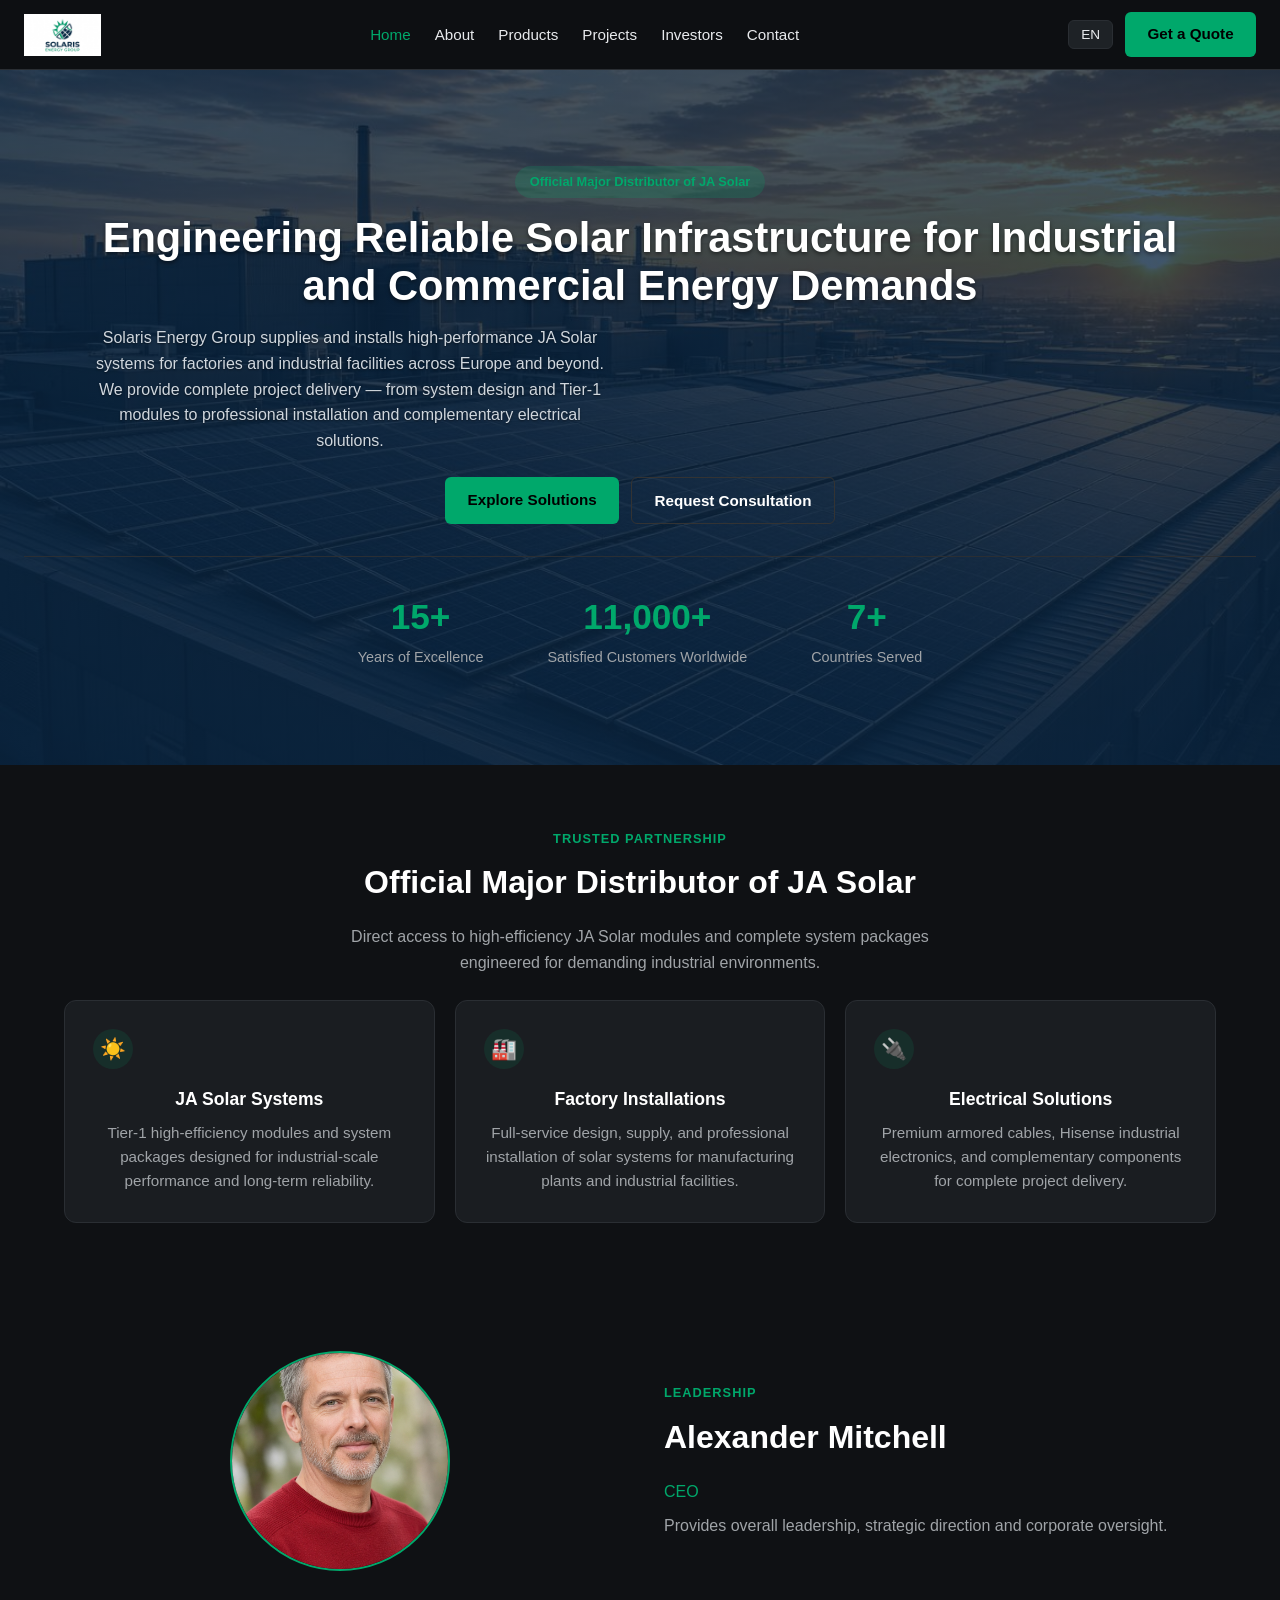
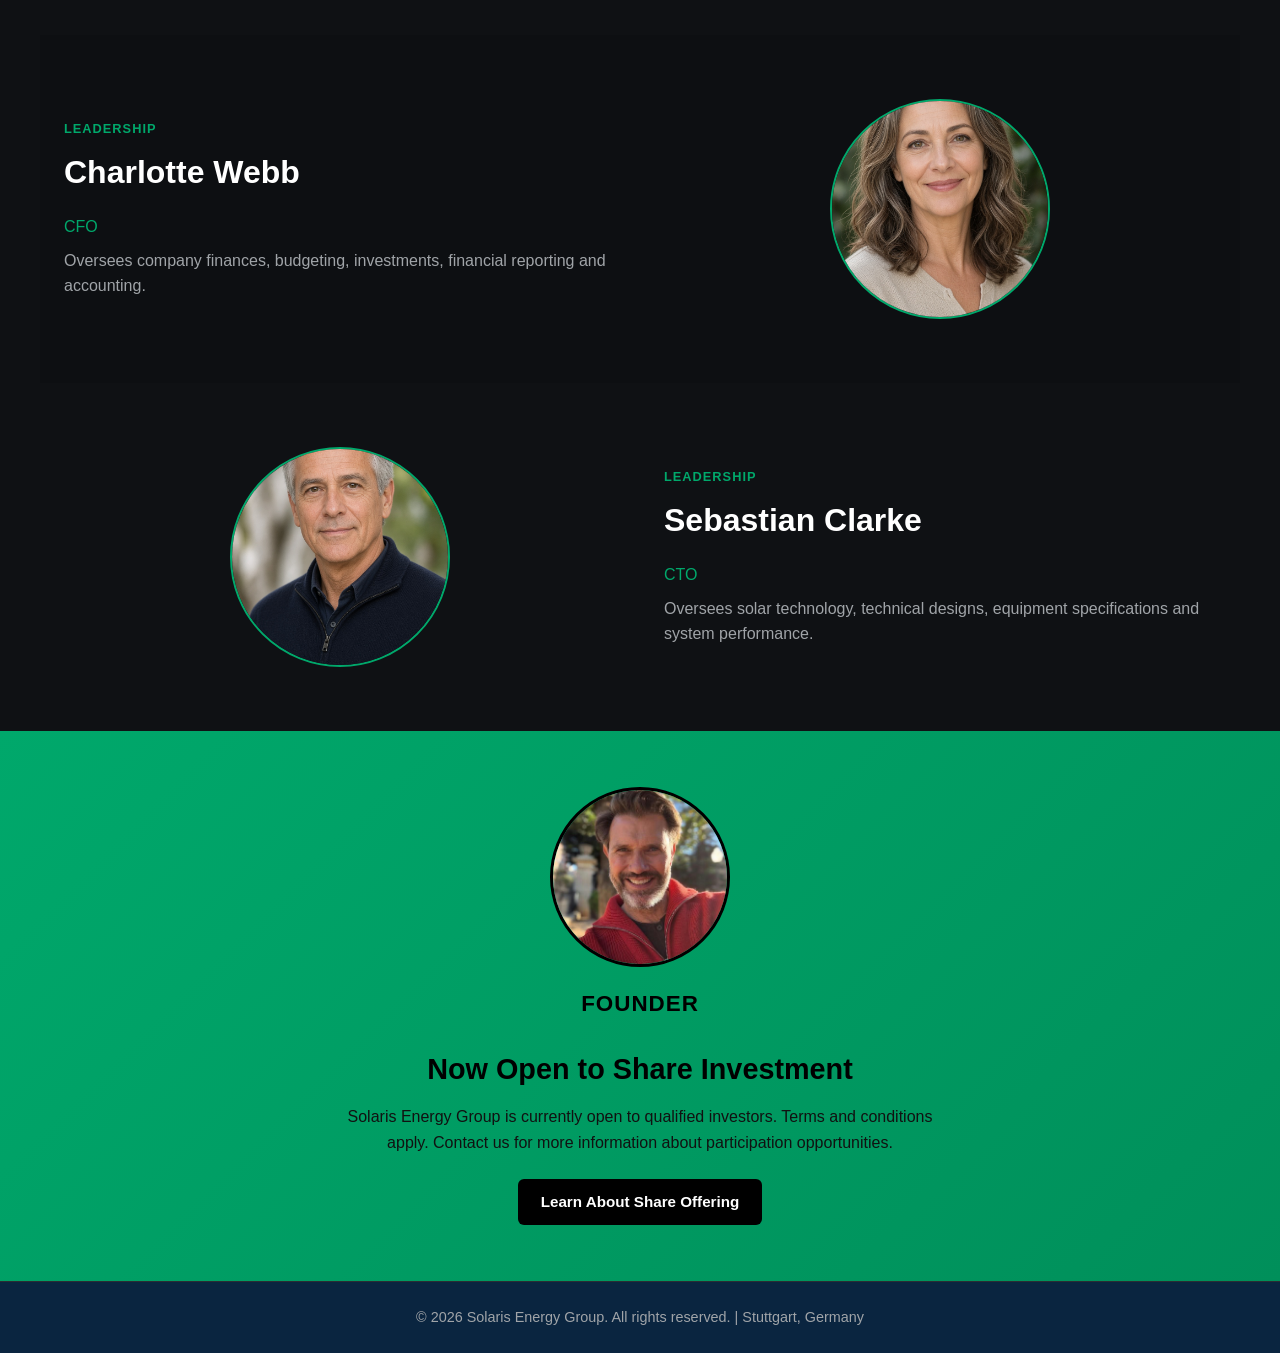
==== commit 1208bf5c: "Refine homepage content and structure based on assessment feedback" ====
--- a/index.html
+++ b/index.html
@@ -32,8 +32,8 @@
     <div class="hero-inner" style="grid-template-columns:1fr;">
       <div style="text-align:center;">
         <span class="badge">Official Major Distributor of JA Solar</span>
-        <h1>Powering Industrial Progress with Reliable Solar Solutions</h1>
-        <p>Solaris Energy Group is a leading industrial solar distributor and installer based in Stuttgart. We deliver high-performance JA Solar systems, complete factory installations, Hisense electronics and premium armored cables.</p>
+        <h1>Engineering Reliable Solar Infrastructure for Industrial and Commercial Energy Demands</h1>
+        <p>Solaris Energy Group supplies and installs high-performance JA Solar systems for factories and industrial facilities across Europe and beyond. We provide complete project delivery — from system design and Tier-1 modules to professional installation and complementary electrical solutions.</p>
         <div class="hero-btns" style="justify-content:center;">
           <a href="products.html" class="btn">Explore Solutions</a>
           <a href="contact.html" class="btn btn-outline">Request Consultation</a>
@@ -50,11 +50,11 @@
   <section class="section" style="text-align:center;">
     <div class="section-label">Trusted Partnership</div>
     <h2>Official Major Distributor of JA Solar</h2>
-    <p style="color:var(--text-muted); max-width:650px; margin:0 auto 1.5rem;">We partner with one of the world’s leading photovoltaic manufacturers to deliver Tier-1 quality modules and systems for demanding industrial applications.</p>
+    <p style="color:var(--text-muted); max-width:650px; margin:0 auto 1.5rem;">Direct access to high-efficiency JA Solar modules and complete system packages engineered for demanding industrial environments.</p>
     <div class="cards">
-      <div class="card"><div class="icon">☀️</div><h3>JA Solar Systems</h3><p>High-efficiency modules and complete solutions engineered for industrial-scale performance.</p></div>
-      <div class="card"><div class="icon">🏭</div><h3>Factory Installations</h3><p>End-to-end design, supply and installation of solar systems for manufacturing plants.</p></div>
-      <div class="card"><div class="icon">🔌</div><h3>Electrical Solutions</h3><p>Premium armored cables, Hisense industrial electronics and complementary components.</p></div>
+      <div class="card"><div class="icon">☀️</div><h3>JA Solar Systems</h3><p>Tier-1 high-efficiency modules and system packages designed for industrial-scale performance and long-term reliability.</p></div>
+      <div class="card"><div class="icon">🏭</div><h3>Factory Installations</h3><p>Full-service design, supply, and professional installation of solar systems for manufacturing plants and industrial facilities.</p></div>
+      <div class="card"><div class="icon">🔌</div><h3>Electrical Solutions</h3><p>Premium armored cables, Hisense industrial electronics, and complementary components for complete project delivery.</p></div>
     </div>
   </section>
 
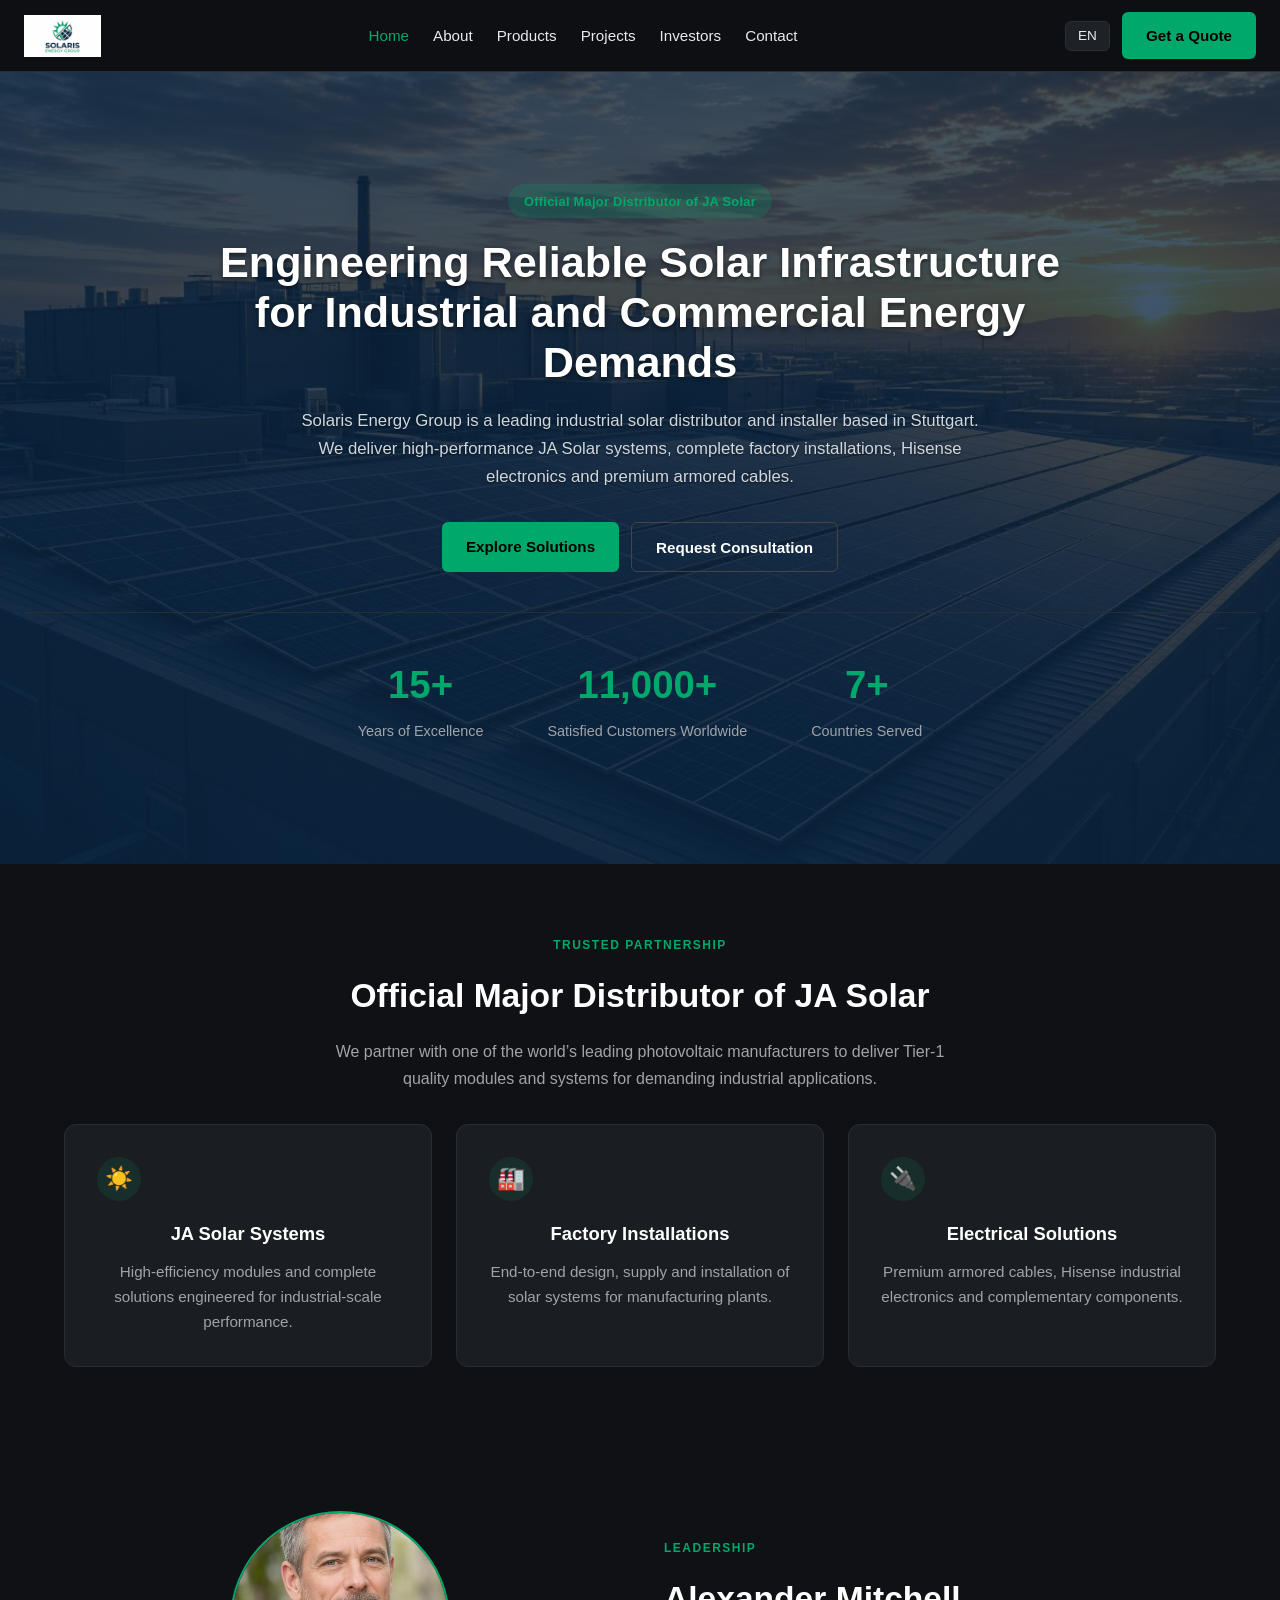
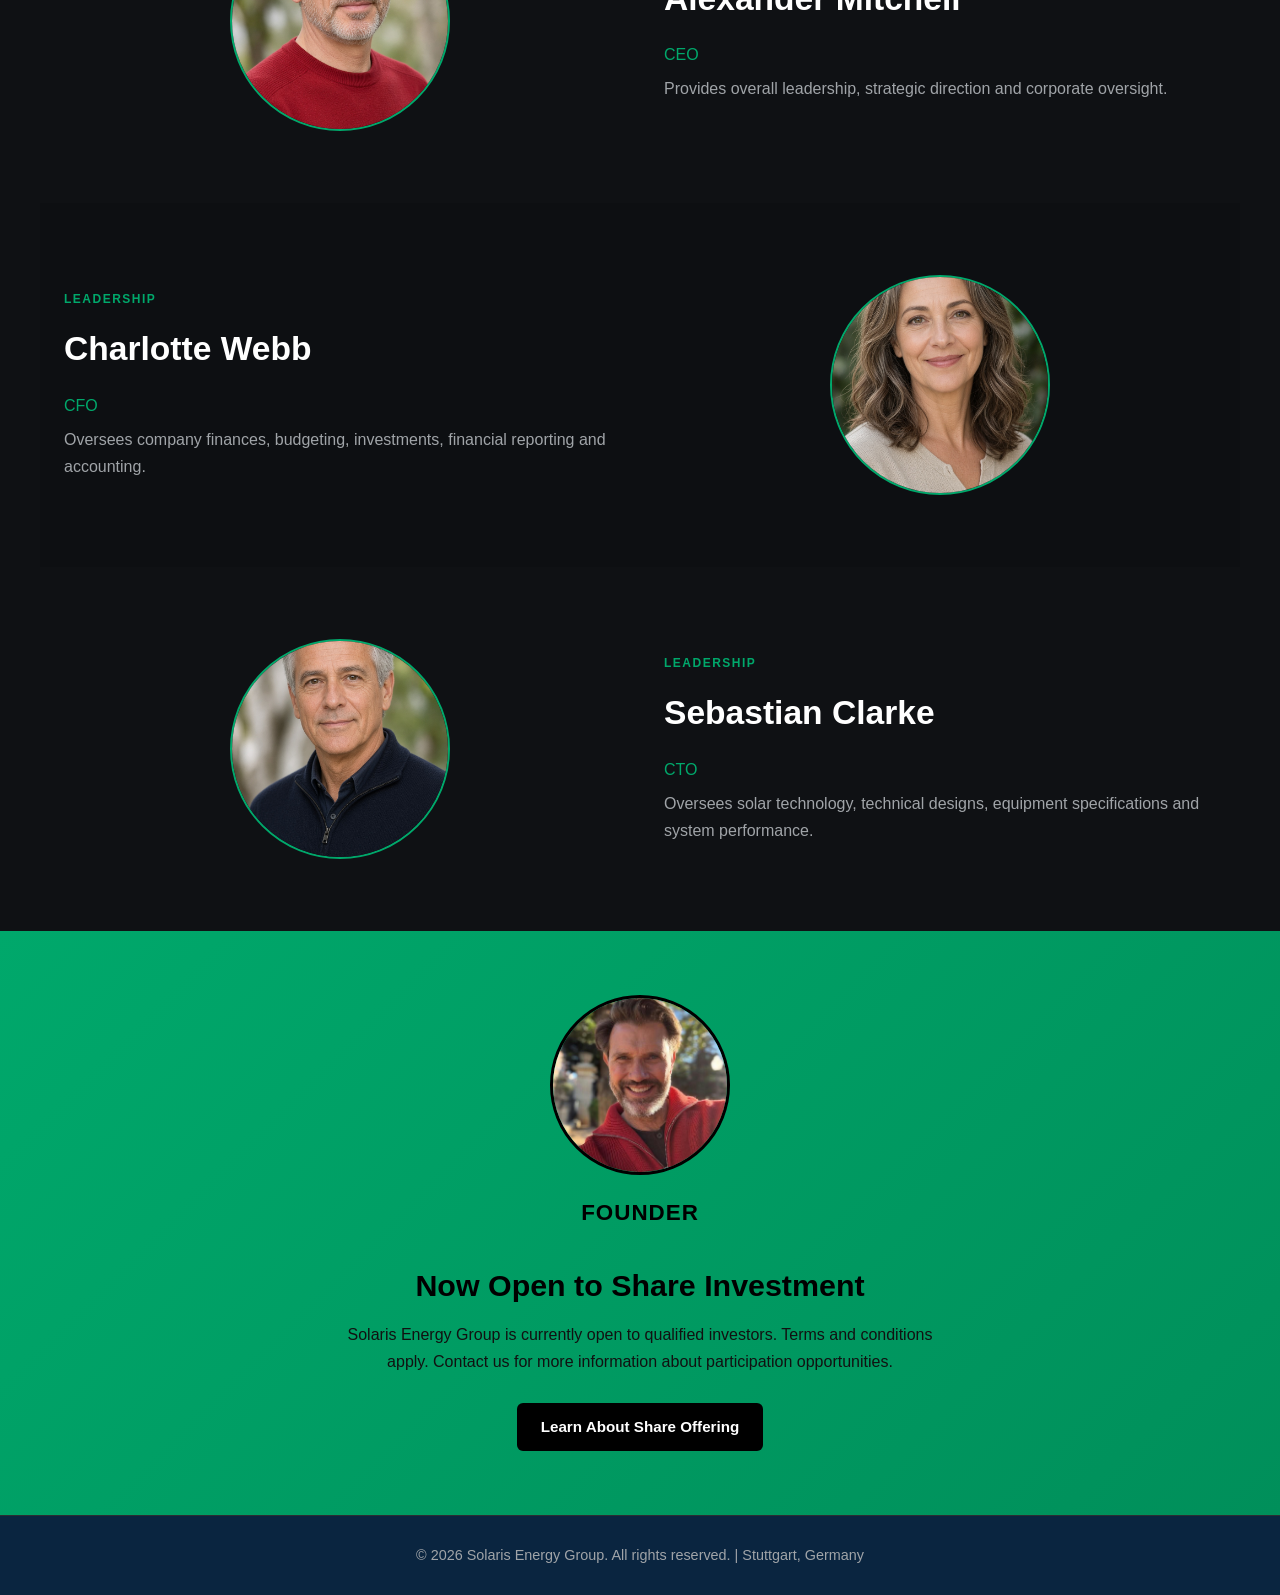
==== commit 111b9166: "Revert homepage content except keep new headline" ====
--- a/index.html
+++ b/index.html
@@ -33,7 +33,7 @@
       <div style="text-align:center;">
         <span class="badge">Official Major Distributor of JA Solar</span>
         <h1>Engineering Reliable Solar Infrastructure for Industrial and Commercial Energy Demands</h1>
-        <p>Solaris Energy Group supplies and installs high-performance JA Solar systems for factories and industrial facilities across Europe and beyond. We provide complete project delivery — from system design and Tier-1 modules to professional installation and complementary electrical solutions.</p>
+        <p>Solaris Energy Group is a leading industrial solar distributor and installer based in Stuttgart. We deliver high-performance JA Solar systems, complete factory installations, Hisense electronics and premium armored cables.</p>
         <div class="hero-btns" style="justify-content:center;">
           <a href="products.html" class="btn">Explore Solutions</a>
           <a href="contact.html" class="btn btn-outline">Request Consultation</a>
@@ -50,11 +50,11 @@
   <section class="section" style="text-align:center;">
     <div class="section-label">Trusted Partnership</div>
     <h2>Official Major Distributor of JA Solar</h2>
-    <p style="color:var(--text-muted); max-width:650px; margin:0 auto 1.5rem;">Direct access to high-efficiency JA Solar modules and complete system packages engineered for demanding industrial environments.</p>
+    <p style="color:var(--text-muted); max-width:650px; margin:0 auto 1.5rem;">We partner with one of the world’s leading photovoltaic manufacturers to deliver Tier-1 quality modules and systems for demanding industrial applications.</p>
     <div class="cards">
-      <div class="card"><div class="icon">☀️</div><h3>JA Solar Systems</h3><p>Tier-1 high-efficiency modules and system packages designed for industrial-scale performance and long-term reliability.</p></div>
-      <div class="card"><div class="icon">🏭</div><h3>Factory Installations</h3><p>Full-service design, supply, and professional installation of solar systems for manufacturing plants and industrial facilities.</p></div>
-      <div class="card"><div class="icon">🔌</div><h3>Electrical Solutions</h3><p>Premium armored cables, Hisense industrial electronics, and complementary components for complete project delivery.</p></div>
+      <div class="card"><div class="icon">☀️</div><h3>JA Solar Systems</h3><p>High-efficiency modules and complete solutions engineered for industrial-scale performance.</p></div>
+      <div class="card"><div class="icon">🏭</div><h3>Factory Installations</h3><p>End-to-end design, supply and installation of solar systems for manufacturing plants.</p></div>
+      <div class="card"><div class="icon">🔌</div><h3>Electrical Solutions</h3><p>Premium armored cables, Hisense industrial electronics and complementary components.</p></div>
     </div>
   </section>
 
--- a/css/style.css
+++ b/css/style.css
@@ -18,7 +18,7 @@
   font-family: -apple-system, BlinkMacSystemFont, "Segoe UI", Roboto, Helvetica, Arial, sans-serif;
   background: var(--bg);
   color: var(--text);
-  line-height: 1.6;
+  line-height: 1.65;
 }
 
 header {
@@ -51,23 +51,6 @@
   text-decoration: none;
   color: var(--white);
 }
-
-.logo-badge {
-  background: var(--emerald);
-  color: #000;
-  width: 36px;
-  height: 36px;
-  border-radius: 8px;
-  display: flex;
-  align-items: center;
-  justify-content: center;
-  font-weight: 800;
-  font-size: 1.2rem;
-  flex-shrink: 0;
-}
-
-.logo-text { line-height: 1.2; }
-.logo-text span { color: var(--emerald); font-size: 0.75rem; display: block; }
 
 .burger {
   display: none;
@@ -91,6 +74,7 @@
   text-decoration: none;
   font-size: 0.95rem;
   font-weight: 500;
+  transition: color 0.2s;
 }
 
 nav a:hover, nav a.active { color: var(--emerald); }
@@ -111,13 +95,14 @@
   display: inline-block;
   background: var(--emerald);
   color: #000;
-  padding: 0.65rem 1.4rem;
+  padding: 0.7rem 1.5rem;
   border-radius: 6px;
   text-decoration: none;
   font-weight: 600;
   font-size: 0.95rem;
   border: none;
   cursor: pointer;
+  transition: background 0.2s;
 }
 
 .btn:hover { background: var(--emerald-bright); }
@@ -125,24 +110,21 @@
 .btn-outline {
   background: transparent;
   color: var(--white);
-  border: 1px solid #333;
-}
+  border: 1px solid #444;
+}
+
+.btn-outline:hover { border-color: var(--emerald); color: var(--emerald); }
 
 .hero {
   background: linear-gradient(rgba(10, 37, 64, 0.75), rgba(10, 37, 64, 0.85)), url('../1000163842.jpg') center/cover no-repeat;
-  padding: 6rem 1.5rem 4rem;
+  padding: 7rem 1.5rem 5rem;
   text-align: center;
   position: relative;
 }
 
 .hero-inner {
-  max-width: 1100px;
+  max-width: 900px;
   margin: 0 auto;
-  display: grid;
-  grid-template-columns: 1fr 280px;
-  gap: 2rem;
-  align-items: center;
-  text-align: left;
   position: relative;
   z-index: 1;
 }
@@ -151,160 +133,121 @@
   display: inline-block;
   background: rgba(0, 168, 107, 0.2);
   color: var(--emerald);
-  padding: 0.35rem 0.9rem;
+  padding: 0.4rem 1rem;
   border-radius: 20px;
   font-size: 0.8rem;
   font-weight: 600;
-  margin-bottom: 1rem;
+  margin-bottom: 1.25rem;
+  letter-spacing: 0.3px;
 }
 
 .hero h1 {
-  font-size: 2.6rem;
+  font-size: 2.7rem;
   line-height: 1.15;
-  margin-bottom: 1rem;
+  margin-bottom: 1.25rem;
   color: var(--white);
   text-shadow: 0 2px 4px rgba(0,0,0,0.5);
-}
-
-.hero p { color: #d0d7de; margin-bottom: 1.5rem; max-width: 520px; text-shadow: 0 1px 2px rgba(0,0,0,0.5); }
-
-.hero-btns { display: flex; gap: 0.75rem; flex-wrap: wrap; }
-
-.photo-placeholder {
-  width: 220px;
-  height: 220px;
-  border: 2px solid var(--emerald);
-  border-radius: 50%;
-  display: flex;
-  align-items: center;
-  justify-content: center;
-  color: var(--text-muted);
-  margin: 0 auto;
-  background: rgba(0,0,0,0.3);
-}
-
-.team-photo {
-  width: 100%;
-  max-width: 800px;
-  border-radius: 12px;
-  margin: 2rem auto;
-  display: block;
-  box-shadow: 0 8px 24px rgba(0,0,0,0.4);
-}
+  font-weight: 700;
+}
+
+.hero p {
+  color: #d0d7de;
+  margin-bottom: 2rem;
+  max-width: 680px;
+  margin-left: auto;
+  margin-right: auto;
+  font-size: 1.05rem;
+  text-shadow: 0 1px 2px rgba(0,0,0,0.5);
+}
+
+.hero-btns { display: flex; gap: 0.75rem; flex-wrap: wrap; justify-content: center; }
 
 .stats {
   display: flex;
   justify-content: center;
   gap: 4rem;
-  padding: 2rem 1rem;
+  padding: 2.5rem 1rem;
   border-top: 1px solid var(--border);
-  margin-top: 2rem;
-}
-
-.stat-number { font-size: 2.2rem; font-weight: 700; color: var(--emerald); }
-.stat-label { font-size: 0.9rem; color: var(--text-muted); }
+  margin-top: 2.5rem;
+}
+
+.stat-number { font-size: 2.4rem; font-weight: 700; color: var(--emerald); }
+.stat-label { font-size: 0.9rem; color: var(--text-muted); margin-top: 0.25rem; }
 
 .section {
   max-width: 1200px;
   margin: 0 auto;
-  padding: 4rem 1.5rem;
+  padding: 4.5rem 1.5rem;
 }
 
 .section-label {
   color: var(--emerald);
-  font-size: 0.8rem;
+  font-size: 0.75rem;
   font-weight: 600;
-  letter-spacing: 1px;
+  letter-spacing: 1.5px;
   text-transform: uppercase;
-  margin-bottom: 0.5rem;
-}
-
-.section h2, .section-title {
-  font-size: 2rem;
+  margin-bottom: 0.75rem;
+}
+
+.section h2 {
+  font-size: 2.1rem;
   margin-bottom: 1rem;
   color: var(--white);
+  font-weight: 700;
 }
 
 .cards {
   display: grid;
   grid-template-columns: repeat(auto-fit, minmax(280px, 1fr));
-  gap: 1.25rem;
-  margin-top: 1.5rem;
+  gap: 1.5rem;
+  margin-top: 2rem;
 }
 
 .card {
   background: var(--bg-card);
   border: 1px solid var(--border);
   border-radius: 12px;
-  padding: 1.75rem;
-}
-
-.card h3 { color: var(--white); margin-bottom: 0.5rem; font-size: 1.1rem; }
+  padding: 2rem;
+  transition: border-color 0.2s;
+}
+
+.card:hover { border-color: var(--emerald); }
+
+.card h3 { color: var(--white); margin-bottom: 0.6rem; font-size: 1.15rem; }
 .card p { color: var(--text-muted); font-size: 0.95rem; }
 
-.card a {
-  color: var(--emerald);
-  text-decoration: none;
-  font-weight: 500;
-}
-
-.card a:hover { text-decoration: underline; }
-
 .icon {
-  width: 40px;
-  height: 40px;
+  width: 44px;
+  height: 44px;
   background: rgba(0, 168, 107, 0.12);
   border-radius: 50%;
   display: flex;
   align-items: center;
   justify-content: center;
-  margin-bottom: 1rem;
-  font-size: 1.3rem;
-}
-
-.pills { display: flex; gap: 0.6rem; flex-wrap: wrap; margin: 1.5rem 0; }
-.pill {
-  background: #1e3a5f;
-  color: var(--text);
-  padding: 0.4rem 1rem;
-  border-radius: 20px;
-  font-size: 0.85rem;
+  margin-bottom: 1.1rem;
+  font-size: 1.4rem;
 }
 
 .invest-banner {
   background: linear-gradient(135deg, var(--emerald) 0%, #008f5a 100%);
   color: #000;
   text-align: center;
-  padding: 3.5rem 1.5rem;
-}
-
-.invest-banner h2 { color: #000; font-size: 1.8rem; margin-bottom: 0.75rem; }
-.invest-banner p { color: #111; max-width: 600px; margin: 0 auto 1.5rem; }
-
-.join-section {
-  text-align: center;
-  padding: 3rem 1.5rem;
-  max-width: 800px;
-  margin: 2rem auto;
-}
-
-.join-section h2 { color: var(--white); margin-bottom: 1rem; }
+  padding: 4rem 1.5rem;
+}
+
+.invest-banner h2 { color: #000; font-size: 1.9rem; margin-bottom: 0.75rem; }
+.invest-banner p { color: #111; max-width: 600px; margin: 0 auto 1.75rem; }
 
 footer {
   background: var(--navy);
   color: var(--text-muted);
   text-align: center;
-  padding: 1.5rem;
+  padding: 1.75rem;
   font-size: 0.9rem;
   border-top: 1px solid var(--border);
 }
 
-footer a { color: var(--emerald); text-decoration: none; }
-
 @media (max-width: 900px) {
-  .hero-inner { grid-template-columns: 1fr; text-align: center; }
-  .hero p { margin-left: auto; margin-right: auto; }
-  .hero-btns { justify-content: center; }
   .burger { display: block; }
   nav ul {
     display: none;
@@ -320,12 +263,13 @@
     box-shadow: 0 4px 12px rgba(0,0,0,0.3);
   }
   nav ul.open { display: flex; }
-  .stats { flex-direction: column; gap: 1.5rem; }
+  .stats { flex-direction: column; gap: 1.75rem; }
   .nav-actions { margin-left: auto; }
 }
 
 @media (max-width: 600px) {
-  .hero h1 { font-size: 1.9rem; }
+  .hero { padding: 5rem 1.25rem 3.5rem; }
+  .hero h1 { font-size: 2rem; }
+  .hero p { font-size: 1rem; }
   nav { padding: 0 1rem; }
-  .logo-text { font-size: 0.85rem; }
 }
